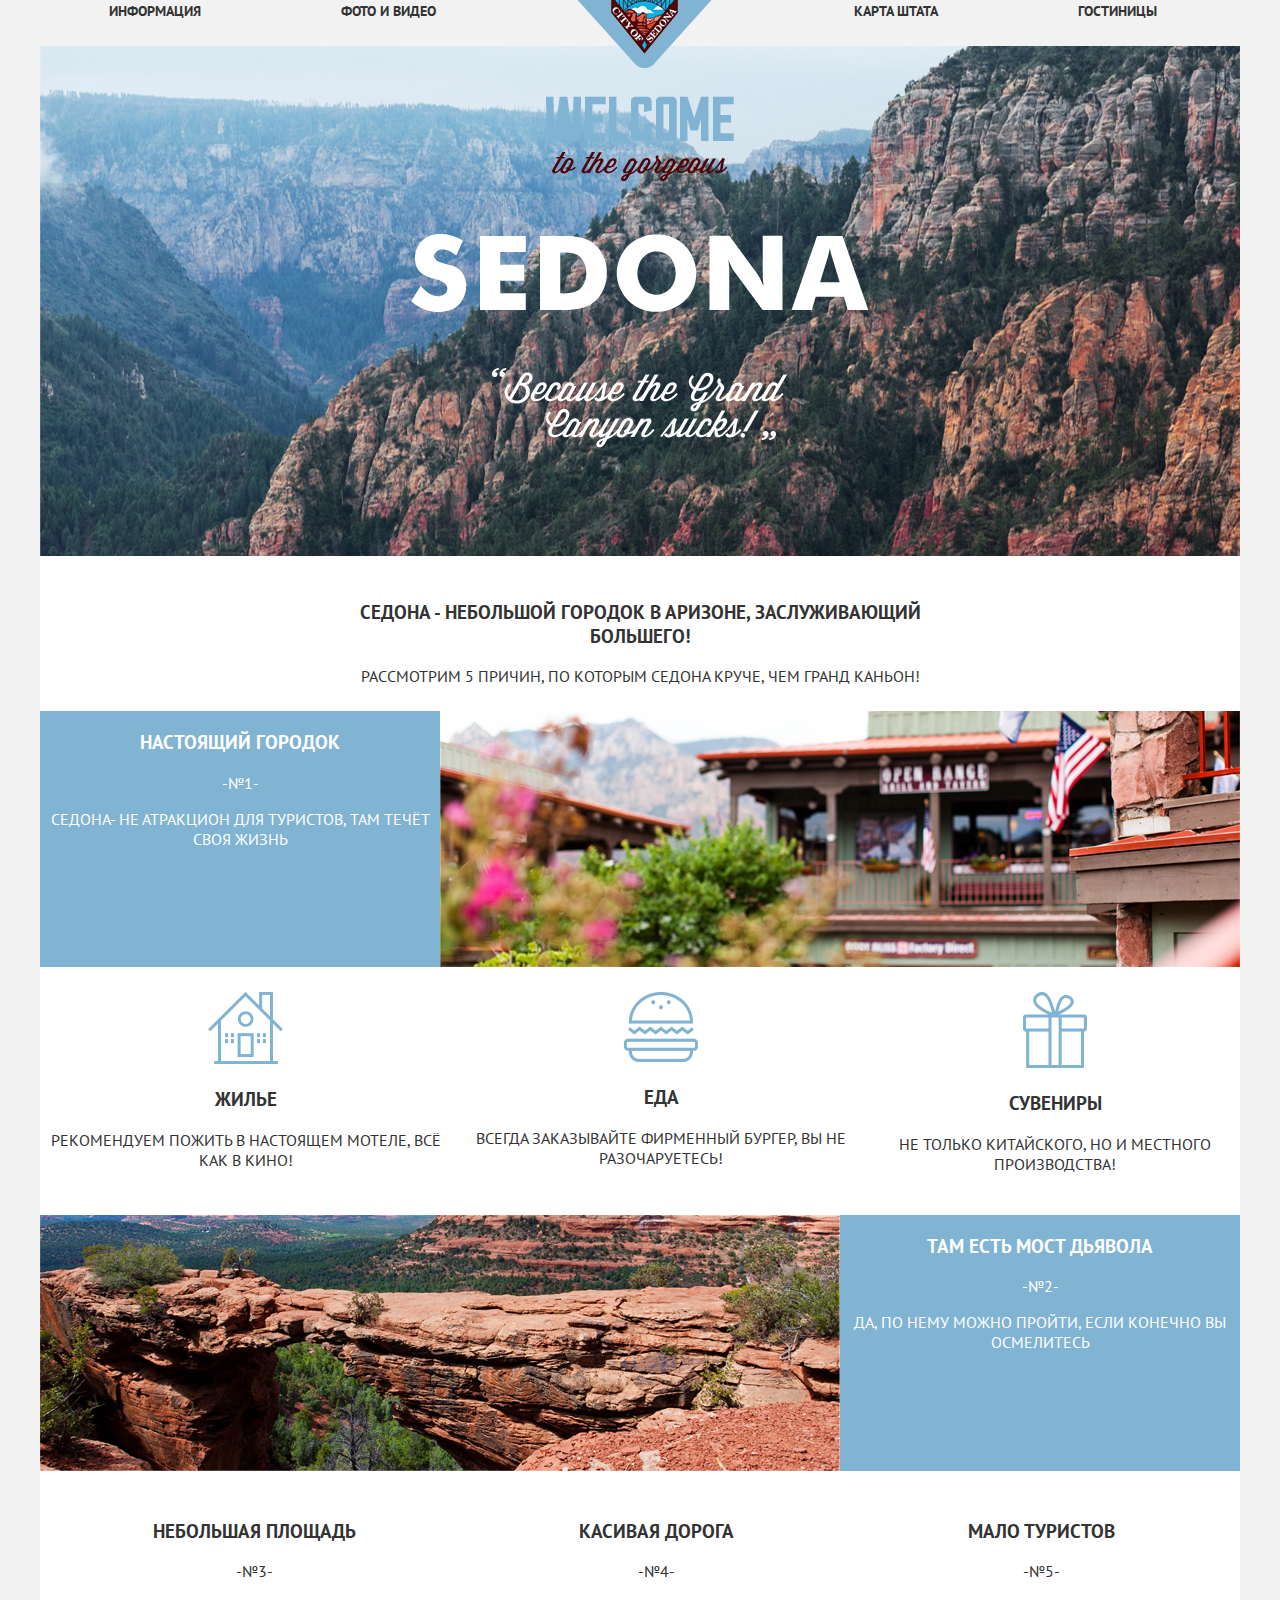
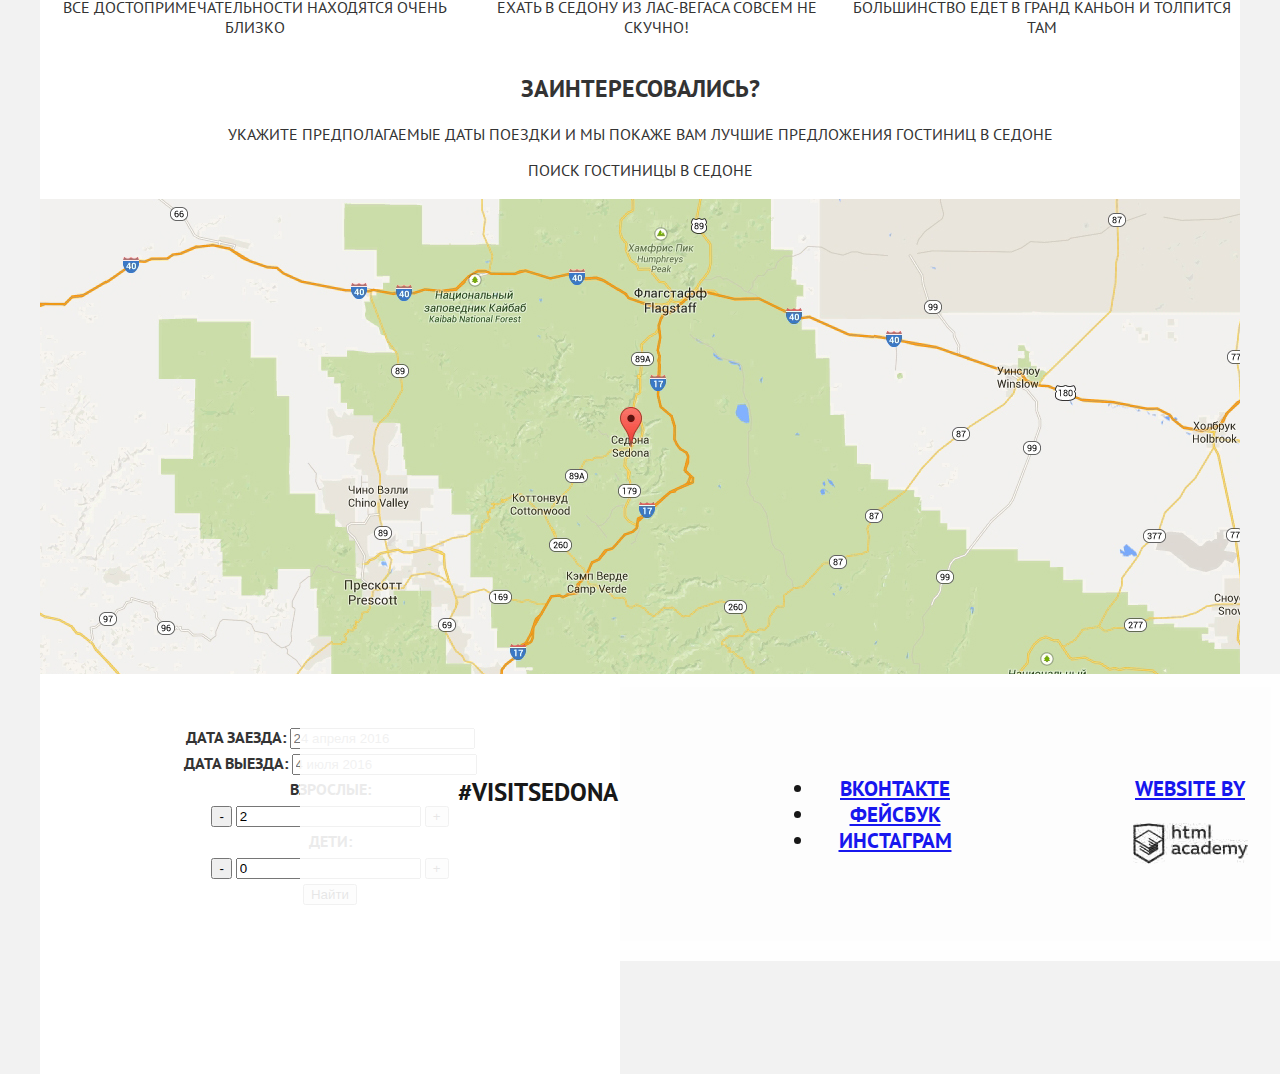
==== index.html @ 5e3bae75 "доработка футера" ====
<!DOCTYPE html>
<html lang="ru">
  <head>
    <meta charset="utf-8">
    <title>HTML Academy: Седона</title>
     <link href="https://fonts.googleapis.com/css?family=PT+Sans" rel="stylesheet">
     <link rel="stylesheet" href="css/style.css">
  </head>
  <body>
    <header class="header">
         <nav class="navigation">
            <ul class="navigation-menu">
               <li class="punct"><a class="punct-menu" href="info">информация</a></li>
               <li class="punct"><a class="punct-menu" href="foto">фото и видео</a></li>
               <li class="punct"><a class="punct-menu" href="..." ><img src="img/Layer%2060.png" width="..." height="..." alt="Логотип Седоны"> </a></li>
               <li class="punct"><a class="punct-menu" href="state map">карта штата</a></li>
               <li class="punct"><a class="punct-menu" href="hotels">гостиницы</a></li>
            </ul>
        </nav>
    </header>
   <main class="conteiner">
       <section class="baner">
          <img class="welcome" src="img/Welcome.png" alt="welcome sedona">
       </section>
       <section class="review">
          <div class="corps">
               <h3>Седона - небольшой городок в Аризоне, заслуживающий большего!</h3>
               <p class="text">Рассмотрим 5 причин, по которым Седона круче, чем гранд каньон!</p>
          </div>
       </section>
       <section class="advantages">
           <div class="wrap">
               <h3>Настоящий городок</h3>
               <p class="number">-№1-</p>
               <p class="text">Седона- не атракцион для туристов, там течёт своя жизнь</p>
           </div>
           <div class="wrap-img">
            <img src="img/Layer%2010.jpg" alt="настоящий городок">
          </div>
       </section>
       <section class="advantages">
           <div class="wrap1">
              <img src="img/icon-1.png" alt="домик">
               <h3>жилье</h3>
                <p class="text">Рекомендуем пожить в настоящем мотеле, всё как в кино!</p>
           </div>
           <div class="wrap1">
              <img src="img/icon-3.png" alt="бутерброд">
               <h3>еда</h3>
                <p class="text">всегда заказывайте фирменный бургер, вы не разочаруетесь!</p>
           </div>
           <div class="wrap1">
              <img src="img/icon-2.png" alt="подарок">
               <h3>сувениры</h3>
                <p class="text">не только китайского, но и местного производства!</p>
           </div>
       </section>
       <section class="advantages">
          <div class="wrap-img">
            <img src="img/Layer%205.jpg" alt="мост дьявола">
          </div>
          <div class="wrap">
               <h3>там есть мост дьявола</h3>
               <p class="number">-№2-</p>
                <p class="text">да, по нему можно пройти, если конечно вы осмелитесь</p>
           </div>
       </section>
        <section class="advantages">
            <div class="wrap2">
               <h3>небольшая площадь</h3>
               <p class="number">-№3-</p>
                <p class="text">все достопримечательности находятся очень близко</p>
           </div>
           <div class="wrap2">
               <h3>касивая дорога</h3>
               <p class="number">-№4-</p>
                <p class="text">ехать в седону из лас-вегаса совсем не скучно!</p>
           </div>
            <div class="wrap2">
               <h3>мало туристов</h3>
               <p class="number">-№5-</p>
                <p class="text">большинство едет в гранд каньон и толпится там</p>
           </div>
           
       </section>
       <section class="search">
            <div class="search-">
            <h2>заинтересовались?</h2>
             <p class="text">укажите предполагаемые даты поездки и мы покаже вам лучшие предложения гостиниц в седоне</p> 
              </div> 
           <a class="search-botton"> поиск гостиницы в седоне</a>
              <div class="map">
                  <h3 class="visually-hidden">Карта</h3>
                  <div class="map-block"></div>
                  <div class="forma">
               </div>
           </div>
         <form class="search-form" method="post">
        <div class="form-line">
          <label for="day1">Дата заезда:</label>
          <input class="date1" type="text" id="day1" name="in" placeholder="24 апреля 2016" required>
          <div class="icon"></div>
        </div>
        <div class="form-line">
          <label for="day2">Дата выезда:</label>
          <input class="date2" type="text" id="day1" name="out" placeholder="4 июля 2016">
          <div class="icon"></div>
        </div>
        <div class="form-line clearfix">
          <div class="age">
            <label for="adult">Взрослые:</label>
            <div class="unit-container">
              <button class="minus" type="button">
               -
              </button>
              <input class="unit field" type="text" name="adults" id="adult" value="2" required>
              <button class="plus" type="button">
                +
              </button>
            </div>
          </div>
           <div class="age">
            <label for="children">Дети:</label>
            <div class="unit-container clearfix">
              <button class="minus" type="button">
                -
              </button>
              <input class="unit field" type="text" name="child" id="children" value="0">
              <button class="plus" type="button">
                +
              </button>
            </div>
          </div>
        </div>
        <button class="find-btn" type="button"><span>Найти</span>
        </button>
      </form>  
       </section>
 </main>
  <footer class="main-footer2">
       <div class="visit">
           <h3>#VISITSEDONA</h3>
       </div>
      <div class="social-network">
            <ul>
              <li><a class="social-button" href="...">Вконтакте</a></li>
              <li><a class="social-button" href="...">Фейсбук</a></li>
              <li><a class="social-button" href="...">Инстаграм</a></li>
            </ul>
        </div>
        <div class="WEBSITE-by">
            <a class="button" href="https://htmlacademy.ru">
            <p class="text">WEBSITE by</p>
            <img src="img/logo_name.jpg" alt="logo">
            </a>
        </div>
   </footer>
  </body>
</html>
---- css/style.css ----
html, body{   
    margin: 0;
    padding: 0;
    text-align: center;
    font-family: "PT Sans", "Arial", sans-serif;
    font-size: 16px;
    color: #333;
    text-transform: uppercase;
    background: rgb(242, 242, 242);
    box-shadow: 
}

.conteiner{
    width: 1200px;
    margin: 0 auto;
    background-color: #f2f2f2f2;
    background-color: #fff;
}


/*главная страница*/

.punct-menu {
    display: block;
    margin: 70px;
    text-decoration: none;
    color: #333;
    margin-top: 10px;
}

.punct-menu: hover{
    color: #a8c9df;
}

.punct-menu: focus{
    color: #cecece;
}

.punct-menu: active{
    color: #f1f1f1;
}

.navigation-menu {
    font-weight: bold;
    font-size: 14px;
    line-height: 26px;
    color: #333;
    list-style: none;
    display: inline-flex;
    padding 60px;
    margin: -100px;
    position: 50%;
    margin-left: -155px;
}


.welcome{
    display: block;
    padding: 50px;
    position: 100%;
    margin: auto;
}

.baner {
    background-image: url("../img/background%20photo.jpg");
    background-repeat: no-repeat;
    background-position: center center;
    width: 100%;
    background-size: cover;
    height: 510px;
}

.review{
    display: inline-block;
    width: 610px;
    height: 50px;
    position: 50%;
    margin: 25px;
} 

.corps{
    background-color: #fff;
    background-size: cover;
    width: 100%;
    height: 220px;
}

.advantages {
    display:inline-flex;
    justify-content: space-between;
    position: 100%;
    margin-top: 25px;
}


.wrap{
    position:33%;
    background-color: #81b3d2;
    width: 400px;
    color: #fff;
    height: 256px;
    margin: 0 auto;
}

.wrap-img{
    position: 67%;
    padding: 0px;
    height: 255px;
}

.wrap1{
    position: 33%;
}

.wrap2{
    position: 33%;
}


.visually-hidden{
    visibility: hidden;
}

label {
    cursor: default;
}

.search-form-visible {
    display: block;
}

div {
    display: block;
}


.adults{
margin-right: 3px;
}

.search-form{
    display: block;
    background-color: #fff;
    width: 580px;
    height: 400px;
    margin: 0 auto;
    box-shadow: 0 30px 50px rgba();
    color: #333;
    position: absolute;
    box-sizing: border-box;
    line-height: 26px;
    text-align: center;
    font-weight: bold;
    padding: 50px 50px;
}

.age{
    display: inline;
}

.map{
    background-image: url(../img/map.jpg);
    height: 475px;
}
.map-block{
    height: 100%;
    width: 100%;
}

/*страница отеля*/

.choice {
    margin-top: 0px;
    display:flex;
    width: 100%;
    color: #fff;
    background: #4b769e url("/img/IMG_9190%20copy.jpg") no-repeat 50% 20%;
}

.infrastructure{
    display: block;
    width: 15%;
    text-align: left;
    text-decoration: none;
    padding-left: 50px;
    padding-right: 10px;
    padding-top: 27px;
    padding-bottom: 30px;
}

.accommodation{
    display: block;
    width: 25%;
    text-align: left;
    text-decoration: none;
    padding-left: 25px;
    padding-right: 10px;
    padding-top: 27px;
    padding-bottom: 30px;
    
}

div{
    display: block;
}


.range {
    display: inline-block;
    width: 45%;
    padding-top: 26px;
    vertical-align: top;
    box-sizing: border-box;
}


.range-title {
  margin-bottom: 9px;
  font-weight: 600;
  font-size: 16px;
  line-height: 21px;
}


.price {
  position: relative;
  height: 36px;
  margin-bottom: 20px;
  font-size: 0;
  border: 2px solid #ffffff;
  border-radius: 2px;
}

.price::after {
  content: "";
  position: absolute;
  top: 50%;
  left: 50%;
  width: 2px;
  height: 22px;
  background: #ffffff;
  transform: translate(-50%, -50%);
}

.price label {
  display: inline-block;
  font-size: 14px;
  line-height: 38px;
  vertical-align: top;
  cursor: pointer;
}

.price .min-price,
.price .max-price {
  width: 90px;
  padding-left: 65px;
}

.price input {
  width: 50px;
  margin: 0;
  color: inherit;
  font: inherit;
  background: none;
  border: none;
}

.range-controls {
  position: relative;
  margin-bottom: 32px;
}

.range-controls .controls {
  height: 2px;
  background: rgba(255, 255, 255, 0.3);
}

.range-controls .circle {
  width: 80%;
  height: 2px;
  background: #ffffff;
}

.circle-min,
.circle-max {
  position: absolute;
  top: -9px;
  width: 4px;
  height: 4px;
  background: #ababab;
  border: 8px solid #ffffff;
  border-radius: 50%;
  box-shadow: 0 2px 1px 0 rgba(0, 1, 1, 0.2);
  cursor: pointer;
}

.circle-min,
.circle-max:hover {
  background: #1c4f80;
}

.circle-min {
  left: 0;
}

.circle-max {
  left: 80%;
}

.show {
  display: block;
  margin: 0 auto;
  padding: 6px 35px;
  font-size: 14px;
  line-height: 20px;
  color: #ffffff;
  text-transform: uppercase;
  background: transparent;
  border: 2px solid #ffffff;
  border-radius: 2px;
  cursor: pointer;
}

.filter{
  margin-top: 0px;
  display: flex;
  justify-content: space-between;
  height: 100%;
  padding: 20px 70px;
  border: 1px #e5e5e5 solid;    
}

.filter-found{
    display: flex;
    justify-content: space-between;
    width: 50%;
    text-align: left;
    text-decoration: none; 
}

.sorting{
    display: block;
    width: 33%
}


.result1{
  margin-top: 0px;
  display: flex;
  justify-content: space-between;
  height: 100%;
  padding: 10px 70px;
  border-bottom: 1px #e5e5e5 solid; 
}

.amara{
    display: flex;
    justify-content: space-between;
    width: 50%;
    text-align: left;
    text-decoration: none; 
    padding: -10px;
    
}

.amara-img{
    margin: 30px;
}

.star{
    background-image: url(../img/star.png) repeat-x;
}

.rating{
    display: flex;
    padding: 5px;
    background-color: #f2f2f2;
    align-items: flex-end;
}

.desert{
    display: flex;
    justify-content: space-between;
    width: 50%;
    text-align: left;
    text-decoration: none; 
}

.desert-img{
    margin: 35px;
}

.Villas{
    display: flex;
    justify-content: space-between;
    width: 50%;
    text-align: left;
    text-decoration: none;
}

.Villas-img{
    margin: 35px;
}

.main-footer2{
    display: flex;
    background: #fff;
    text-align: center;
    opacity: 0.9;
    text-decoration: none;
    width: 1200px;
    padding: 36px 0 36px;
    line-height: 0;
    margin-left: 300px;
    opacity: 0.9;
}

.info-hotels{
    color: #fff;
    background-color: #81b3d2;
    width: 111px;
    height: 25px;
    display: inline-block;
    padding: 3px 16px;
    margin-right: 6px;
    vertical-align: top;
    font-weight: 500;
    text-decoration: none;
}   

.book-it{
    color: #fff;
    background-color: #766357;
    width: 142px;
    height: 25px;
}

.visit{
    display: block;
    padding: 45px 0 50px;
    font-size: 21px;
    margin: 0 auto;
    line-height: 26px;
    font-weight: bold;
    text-decoration: none;
    color: #000000;
}

.social-network{
    display: block;
    margin: 0px;
    padding: 45px 0 50px;
    font-size: 21px;
    line-height: 26px;
    font-weight: bold;
    text-decoration: none;
    color: #000000;
    width: 200px;
}

.WEBSITE-by{
    display: flex;
    margin: 0 auto;
    padding: 45px 0 50px;
    font-size: 21px;
    line-height: 26px;
    font-weight: bold;
    text-decoration: none;
    color: #000000;
    width: 210px;
}
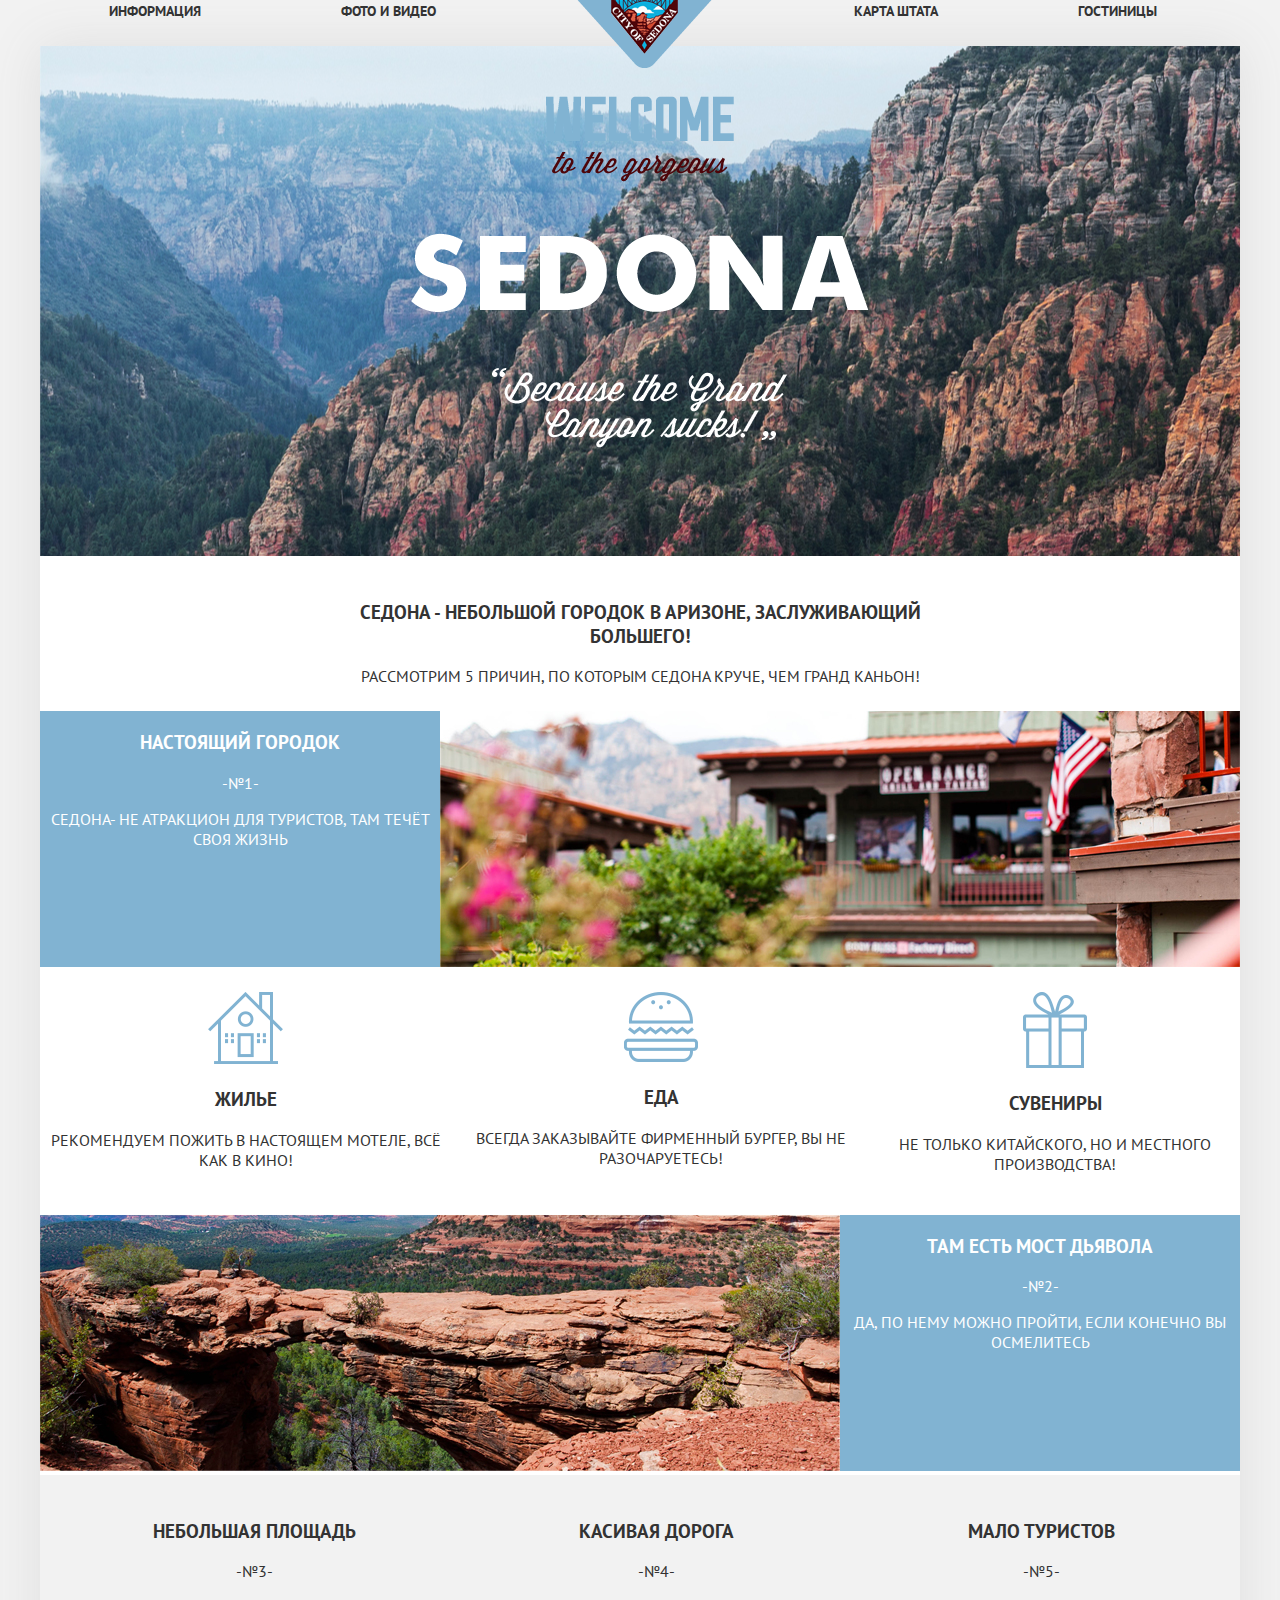
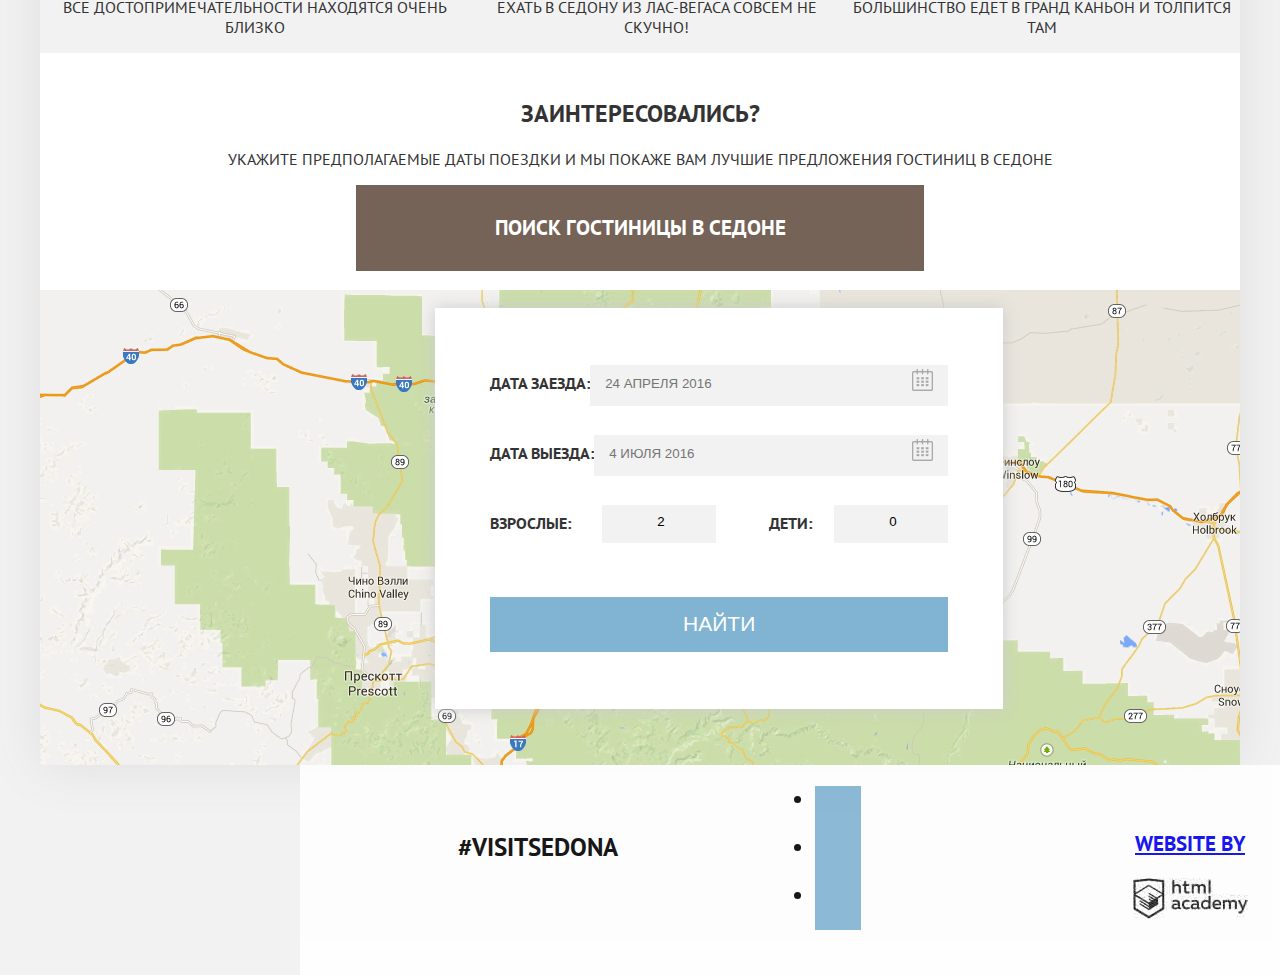
==== commit ce9db6da: "работа с формой" ====
--- a/index.html
+++ b/index.html
@@ -96,38 +96,42 @@
                </div>
            </div>
          <form class="search-form" method="post">
-        <div class="form-line">
-          <label for="day1">Дата заезда:</label>
-          <input class="date1" type="text" id="day1" name="in" placeholder="24 апреля 2016" required>
-          <div class="icon"></div>
+              <div class="form-line clearfix">
+                  <label for="day">Дата заезда:</label>
+                  <div class="day">
+                  <input class="date field" type="text" id="day1" name="in" placeholder="24 апреля 2016" required>
+              <div class="icon field"><img src="img/calendar.png" alt="календарь"> </div>
+             </div>
+             </div>
+            <div class="form-line clearfix">
+          <label for="day">Дата выезда:</label>
+          <div class="day">
+          <input class="date field" type="text" id="day1" name="out" placeholder="4 июля 2016">
+          <div class="icon field">
+          <img src="img/calendar.png" alt="календарь"> </div>
         </div>
-        <div class="form-line">
-          <label for="day2">Дата выезда:</label>
-          <input class="date2" type="text" id="day1" name="out" placeholder="4 июля 2016">
-          <div class="icon"></div>
-        </div>
+             </div>
         <div class="form-line clearfix">
-          <div class="age">
+          <div class="half-width">
             <label for="adult">Взрослые:</label>
             <div class="unit-container">
-              <button class="minus" type="button">
-               -
+              <button class="btn minus-btn" type="button">
+                <i class="icon-minus"></i>
               </button>
               <input class="unit field" type="text" name="adults" id="adult" value="2" required>
-              <button class="plus" type="button">
-                +
+              <button class="btn plus-btn" type="button">
+                <i class="icon-plus"></i>
               </button>
             </div>
-          </div>
-           <div class="age">
-            <label for="children">Дети:</label>
+          </div><div class="half-width">
+            <label for="kid">Дети:</label>
             <div class="unit-container clearfix">
-              <button class="minus" type="button">
-                -
+              <button class="btn minus-btn" type="button">
+                <i class="icon-minus"></i>
               </button>
-              <input class="unit field" type="text" name="child" id="children" value="0">
-              <button class="plus" type="button">
-                +
+              <input class="unit field" type="text" name="kids" id="kid" value="0">
+              <button class="btn plus-btn" type="button">
+                <i class="icon-plus"></i>
               </button>
             </div>
           </div>
@@ -141,11 +145,11 @@
        <div class="visit">
            <h3>#VISITSEDONA</h3>
        </div>
-      <div class="social-network">
+    <div class="social-network">
             <ul>
-              <li><a class="social-button" href="...">Вконтакте</a></li>
-              <li><a class="social-button" href="...">Фейсбук</a></li>
-              <li><a class="social-button" href="...">Инстаграм</a></li>
+                <li><a class="social-button" href="..."><span class="twit">Твиттер</span></a></li>
+                <li><a class="social-button" href="..."><span class="face">Фейсбук</span></a></li>
+                <li><a class="social-button" href="..."><span class="insta">Инстаграм</span></a></li>
             </ul>
         </div>
         <div class="WEBSITE-by">
--- a/css/style.css
+++ b/css/style.css
@@ -7,7 +7,7 @@
     color: #333;
     text-transform: uppercase;
     background: rgb(242, 242, 242);
-    box-shadow: 
+    
 }
 
 .conteiner{
@@ -15,6 +15,7 @@
     margin: 0 auto;
     background-color: #f2f2f2f2;
     background-color: #fff;
+    box-shadow: 0 0 50px #dedede;
 }
 
 
@@ -89,7 +90,7 @@
     display:inline-flex;
     justify-content: space-between;
     position: 100%;
-    margin-top: 25px;
+    margin-top: 0 auto;
 }
 
 
@@ -100,20 +101,27 @@
     color: #fff;
     height: 256px;
     margin: 0 auto;
+    margin-top: 25px;
 }
 
 .wrap-img{
     position: 67%;
     padding: 0px;
     height: 255px;
+    margin-top: 25px;
 }
 
 .wrap1{
     position: 33%;
+    margin-top: 25px;
 }
 
 .wrap2{
     position: 33%;
+    background: rgb(242, 242, 242);
+    margin: 0;
+    margin-bottom: 25px;
+    padding-top: 25px;
 }
 
 
@@ -133,6 +141,18 @@
     display: block;
 }
 
+.search-botton{
+display: block;
+    width: 568px;
+    margin: 0 auto;
+    color: #ffffff;
+    padding: 30px 0 30px;
+    font-size: 21px;
+    line-height: 26px;
+    font-weight: bold;
+    text-decoration: none;
+    background: #766357;
+}
 
 .adults{
 margin-right: 3px;
@@ -140,22 +160,146 @@
 
 .search-form{
     display: block;
-    background-color: #fff;
-    width: 580px;
-    height: 400px;
+    position: absolute;
+    top: 212%;
+    left: 34%;
+    width: 568px;
+    padding: 57px 55px;
+    box-sizing: border-box;
+    line-height: 26px;
+    text-align: left;
+    font-weight: bold;
+    background: #ffffff;
+    z-index: 1;
+    box-shadow: 0 0 15px #cccccc;
+}
+
+
+.search-form .form-line {
+    position: relative;
+    width: 458px;
+    margin-bottom: 29px;
+}
+
+.clearfix:after {
+    content: '';
+    display: table;
+    clear: both;
+}
+
+.search-form .field {
+    float: right;
+    line-height: 26px;
+    padding: 4px 15px 8px;
+    border: none;
+    outline: none;
+    box-sizing: border-box;
+    text-transform: uppercase;
+    background: #f2f2f2;
+}
+
+.search-form label {
+    float: left;
+    padding: 5px 0 0px;
+}
+
+.search-form .field:hover {
+    background: #ebebeb;
+}
+
+.search-form .field:focus {
+    background: #ffffff;
+    outline: 2px solid #e5e5e5;
+}
+
+
+.search-form .date {
+    width: 346px;
+    padding-right: 37px;
+}
+
+.search-form .half-width {
+    display: inline-block;
+    width: 50%;
+    vertical-align: top;
+    box-sizing: border-box;
+}
+
+.half-width .unit {
+    width: 114px;
+    padding-left: 55px;
+    padding-right: 50px;
+}
+
+.half-width:first-child .unit {
+    margin-right: 3px;
+}
+
+
+.half-width:last-child label {
+    margin-left: 50px;
+}
+
+.unit-container .btn {
+    position: absolute;
+    top: 0;
+    padding: 6px 9px;
+    line-height: 26px;
+    color: #a9a9a9;
+    background: #f2f2f2;
+    border: none;
+    outline: none;
+}
+
+.unit-container .minus-btn {
+    left: 112px;
+}
+
+.unit-container .plus-btn {
+    right: 0;
+}
+
+.unit-container .btn:hover {
+    color: #000000;
+}
+
+.unit-container .btn:active {
+    color: #81b3d2;
+}
+
+
+.day{
+    display: flex;
+    justify-content: space-between;
+    background-color: #f2f2f2; 
+}
+
+.search-form .find-btn {
+    display: block;
+    width: 458px;
     margin: 0 auto;
-    box-shadow: 0 30px 50px rgba();
-    color: #333;
-    position: absolute;
+    margin-top: 54px;
+    padding: 14px 10px 15px;
     box-sizing: border-box;
-    line-height: 26px;
-    text-align: center;
-    font-weight: bold;
-    padding: 50px 50px;
-}
-
-.age{
-    display: inline;
+    font-size: 21px;
+    line-height: 26px;
+    text-transform: uppercase;
+    color: #ffffff;
+    background: #81b3d2;
+    border: none;
+    outline: none;
+}
+
+.search-form .find-btn:hover {
+    background: #669ec0;
+}
+
+.search-form .find-btn:active {
+    background: #5496bd;
+}
+
+.search-form .find-btn:active span {
+    opacity: 0.3;
 }
 
 .map{
@@ -227,7 +371,7 @@
   height: 36px;
   margin-bottom: 20px;
   font-size: 0;
-  border: 2px solid #ffffff;
+  border: 2px solid #fff;
   border-radius: 2px;
 }
 
@@ -238,7 +382,7 @@
   left: 50%;
   width: 2px;
   height: 22px;
-  background: #ffffff;
+  background: #fff;
   transform: translate(-50%, -50%);
 }
 
@@ -288,7 +432,7 @@
   width: 4px;
   height: 4px;
   background: #ababab;
-  border: 8px solid #ffffff;
+  border: 8px solid #fff;
   border-radius: 50%;
   box-shadow: 0 2px 1px 0 rgba(0, 1, 1, 0.2);
   cursor: pointer;
@@ -313,10 +457,10 @@
   padding: 6px 35px;
   font-size: 14px;
   line-height: 20px;
-  color: #ffffff;
+  color: #fff;
   text-transform: uppercase;
   background: transparent;
-  border: 2px solid #ffffff;
+  border: 2px solid #fff;
   border-radius: 2px;
   cursor: pointer;
 }
@@ -407,10 +551,7 @@
     background: #fff;
     text-align: center;
     opacity: 0.9;
-    text-decoration: none;
     width: 1200px;
-    padding: 36px 0 36px;
-    line-height: 0;
     margin-left: 300px;
     opacity: 0.9;
 }
@@ -447,14 +588,13 @@
 }
 
 .social-network{
-    display: block;
-    margin: 0px;
-    padding: 45px 0 50px;
+    display: flex;
+    justify-content: space-between;
+    width: 200px;
+    padding: 0px;
     font-size: 21px;
-    line-height: 26px;
-    font-weight: bold;
-    text-decoration: none;
-    color: #000000;
+    text-decoration: none;
+    color: #000;
     width: 200px;
 }
 
@@ -468,4 +608,14 @@
     text-decoration: none;
     color: #000000;
     width: 210px;
-}+}
+
+.social-button{
+    display: inline-block;
+    width: 46px;
+    height: 48px;
+    margin-right: 6px;
+    vertical-align: top;
+    font-size: 0;
+    background-color: #81b3d2;
+}
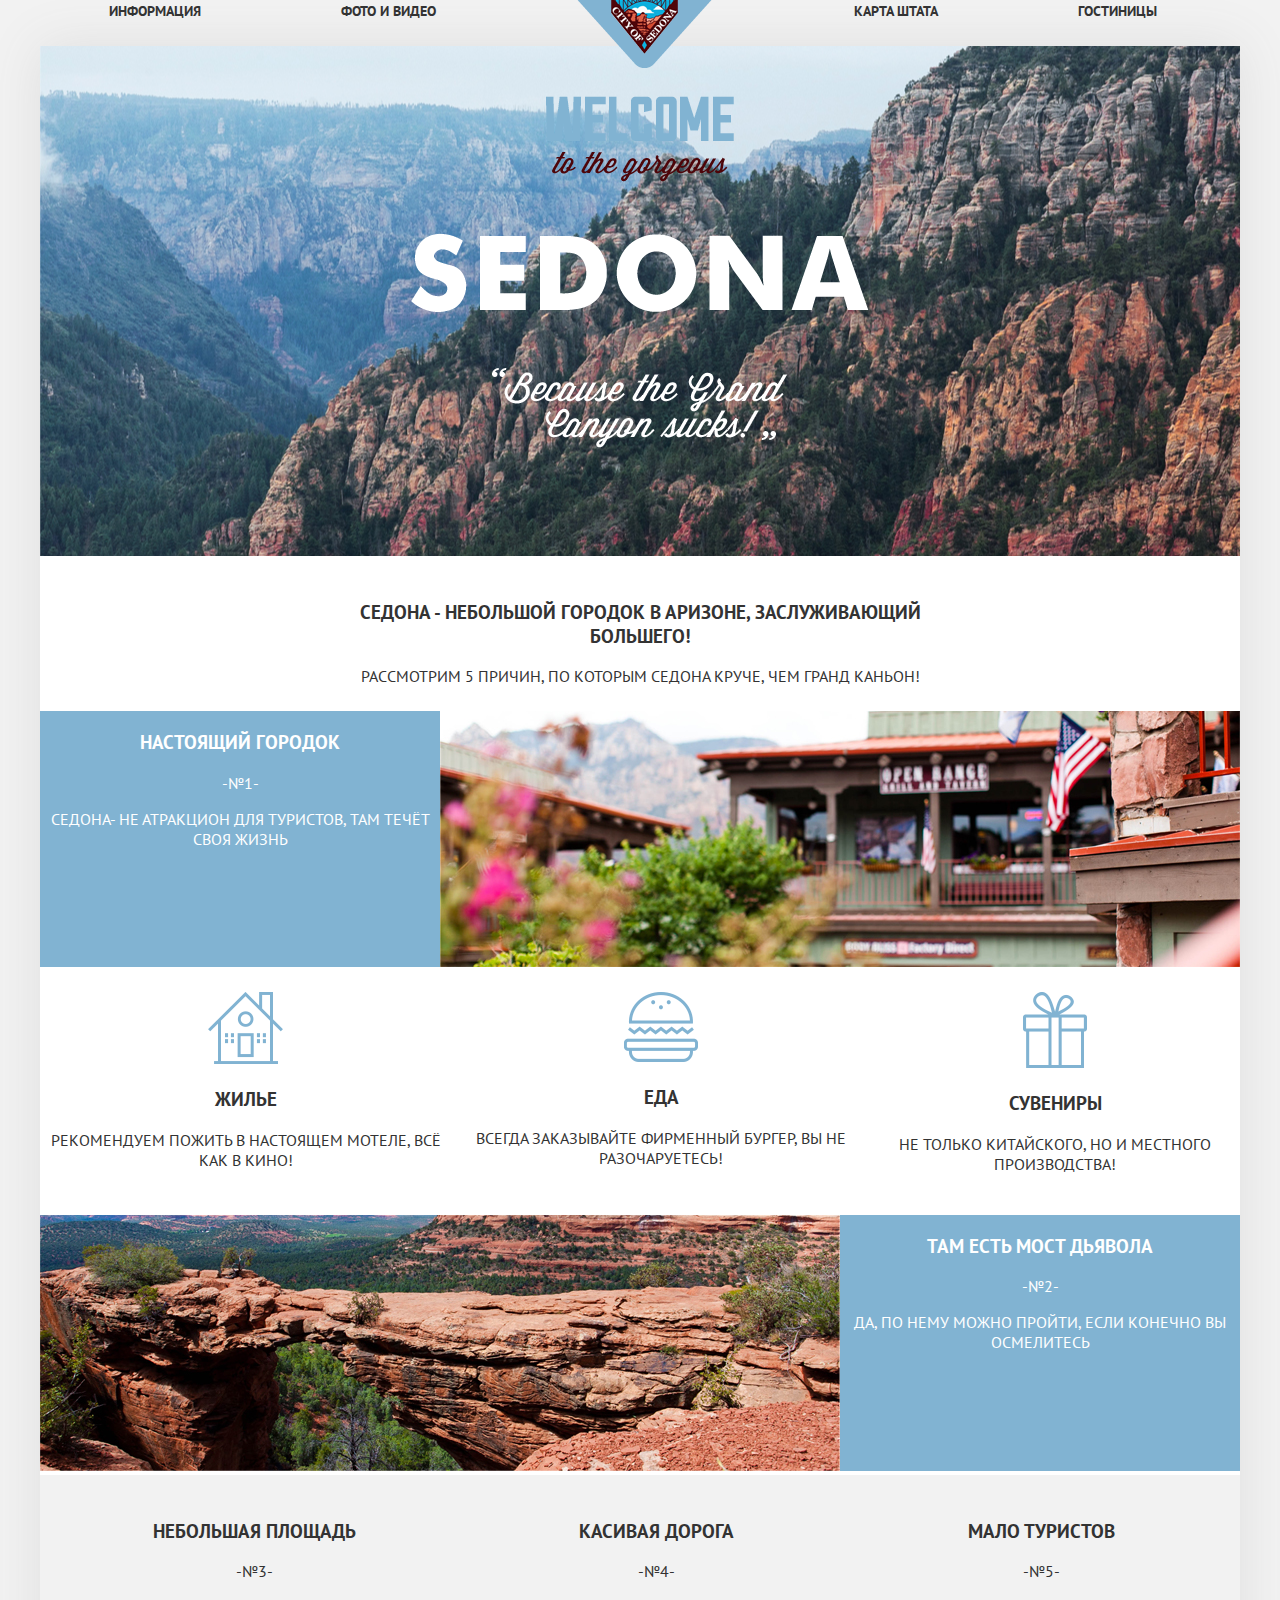
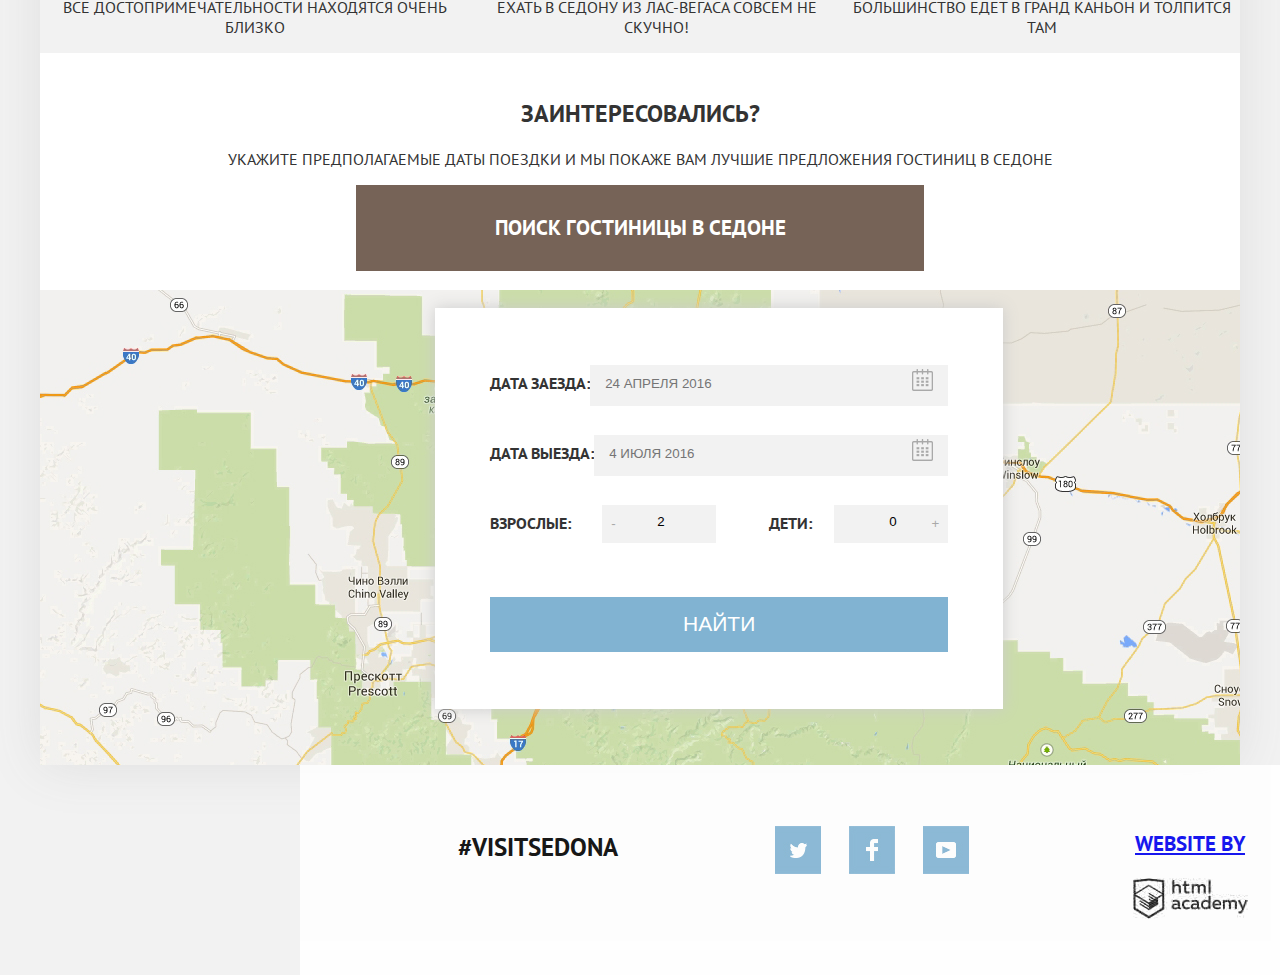
==== commit af059d65: "работа с футером" ====
--- a/index.html
+++ b/index.html
@@ -116,22 +116,22 @@
             <label for="adult">Взрослые:</label>
             <div class="unit-container">
               <button class="btn minus-btn" type="button">
-                <i class="icon-minus"></i>
+                <span class="icon-minus">-</span>
               </button>
               <input class="unit field" type="text" name="adults" id="adult" value="2" required>
               <button class="btn plus-btn" type="button">
-                <i class="icon-plus"></i>
+                <span class="icon-plus">+</span>
               </button>
             </div>
           </div><div class="half-width">
             <label for="kid">Дети:</label>
             <div class="unit-container clearfix">
               <button class="btn minus-btn" type="button">
-                <i class="icon-minus"></i>
+                <span class="icon-minus">-</span>
               </button>
               <input class="unit field" type="text" name="kids" id="kid" value="0">
               <button class="btn plus-btn" type="button">
-                <i class="icon-plus"></i>
+                <span class="icon-plus">+</span>
               </button>
             </div>
           </div>
@@ -145,12 +145,10 @@
        <div class="visit">
            <h3>#VISITSEDONA</h3>
        </div>
-    <div class="social-network">
-            <ul>
-                <li><a class="social-button" href="..."><span class="twit">Твиттер</span></a></li>
-                <li><a class="social-button" href="..."><span class="face">Фейсбук</span></a></li>
-                <li><a class="social-button" href="..."><span class="insta">Инстаграм</span></a></li>
-            </ul>
+    <div class="social-network social-btns">
+           <a class="social" href="..."><span class="twit"><img src="img/t.jpg">Твиттер</span></a>
+                <a class="social" href="..."><span class="face"><img src="img/fb-icon.jpg">Фейсбук</span></a>
+                <a class="social" href="..."><span class="insta"><img src="img/youtube.jpg"> Инстаграм</span></a>
         </div>
         <div class="WEBSITE-by">
             <a class="button" href="https://htmlacademy.ru">
--- a/css/style.css
+++ b/css/style.css
@@ -591,6 +591,7 @@
     display: flex;
     justify-content: space-between;
     width: 200px;
+    margin-top: 25px;
     padding: 0px;
     font-size: 21px;
     text-decoration: none;
@@ -610,7 +611,7 @@
     width: 210px;
 }
 
-.social-button{
+.social-btns .social {
     display: inline-block;
     width: 46px;
     height: 48px;
@@ -619,3 +620,16 @@
     font-size: 0;
     background-color: #81b3d2;
 }
+
+.social-btns .social:hover {
+    background-color: #669ec0;
+}
+
+.social-btns .social:active {
+    background-color: #5496bd;
+}
+
+footer .social-btns {
+    padding: 36px 0 36px;
+    line-height: 0;
+}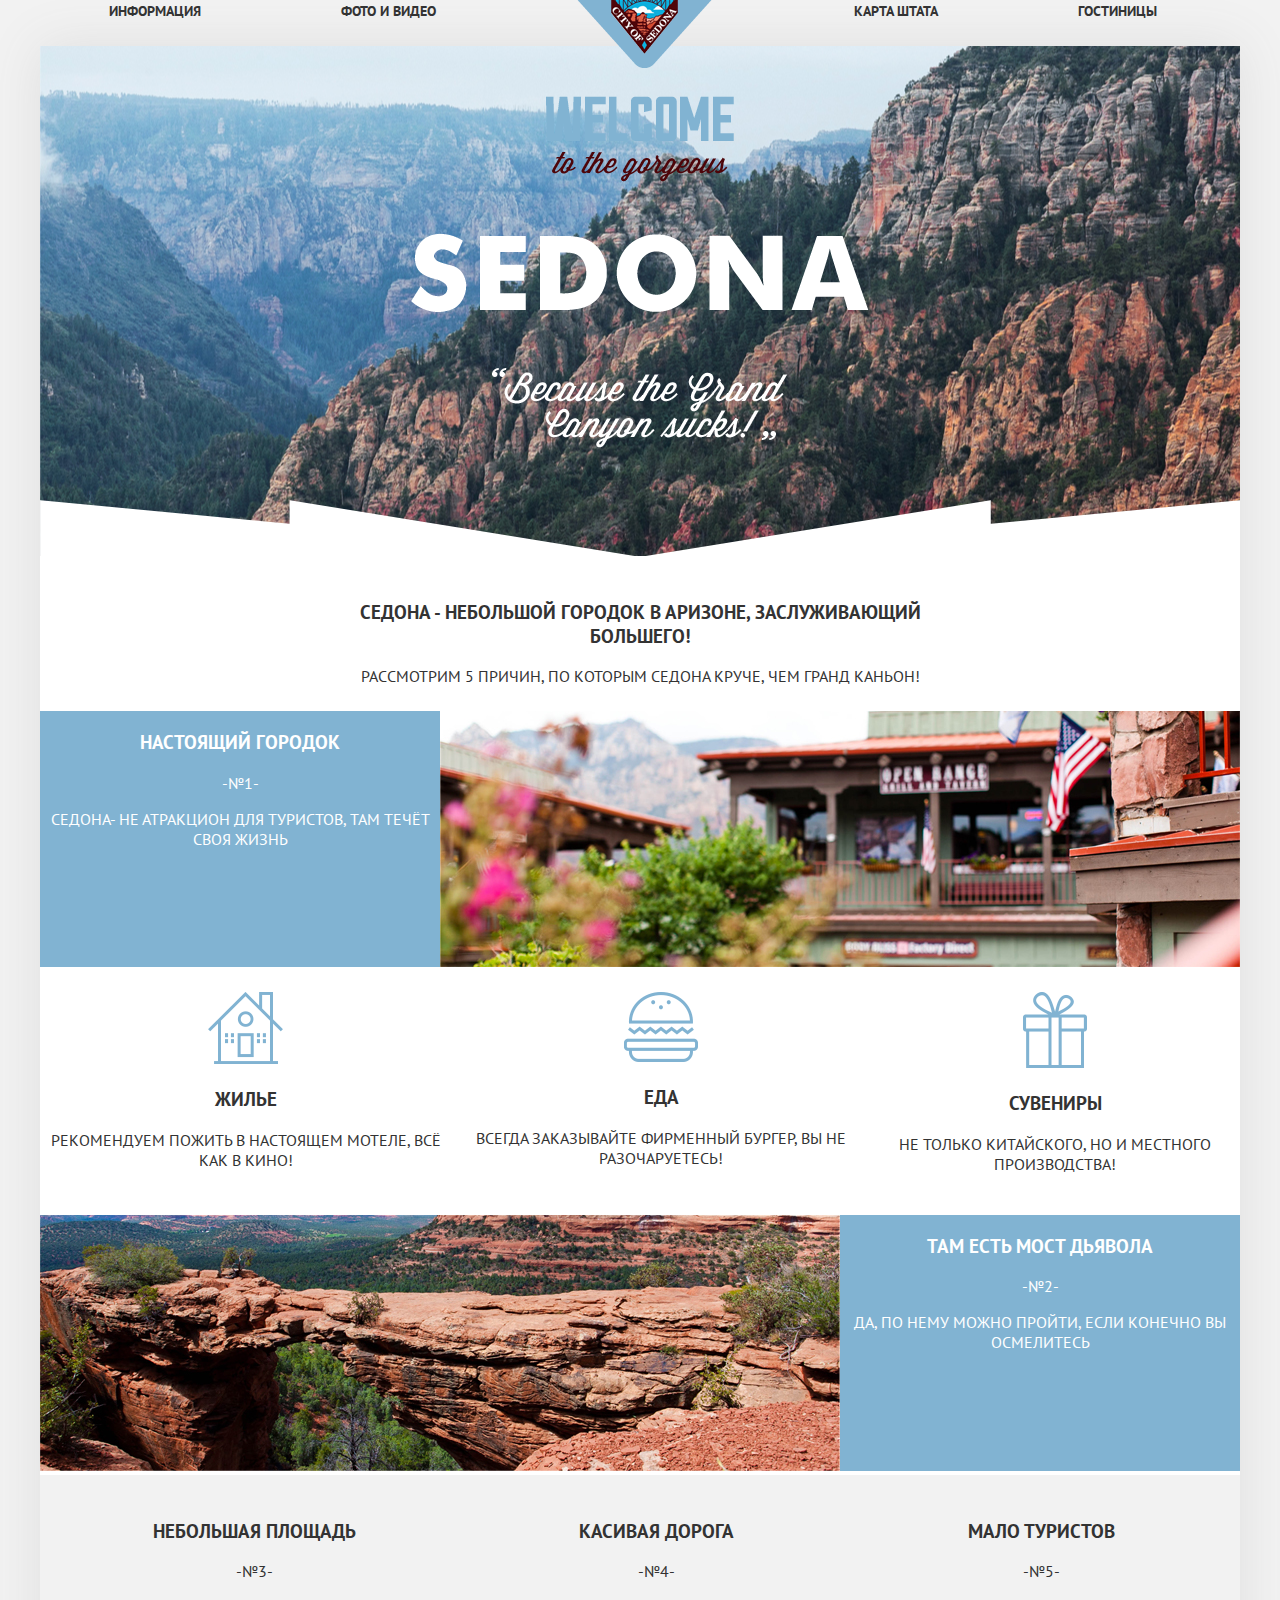
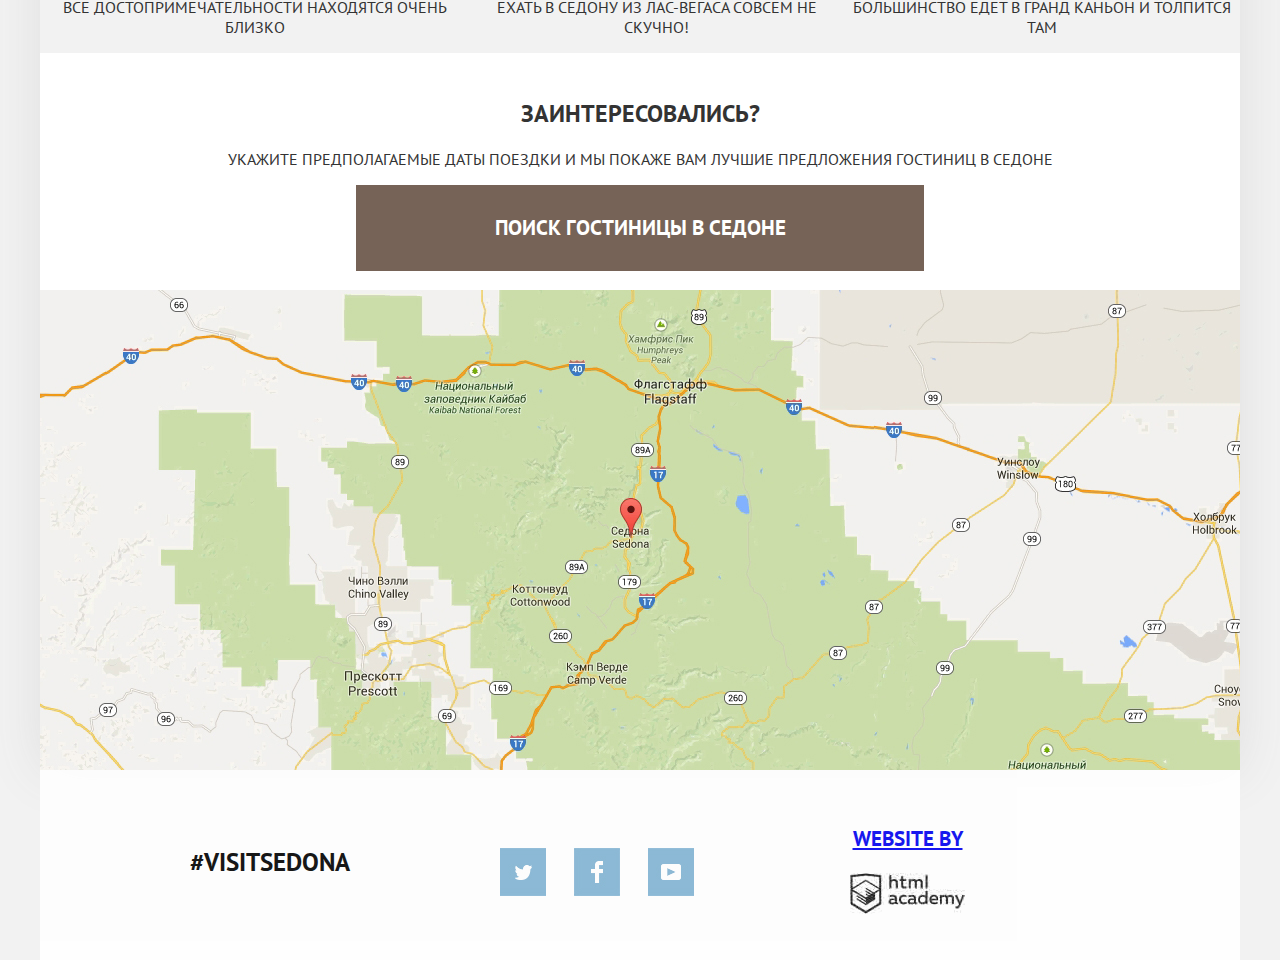
==== commit 15ef7a0c: "доработка главной страницы" ====
--- a/index.html
+++ b/index.html
@@ -19,8 +19,9 @@
         </nav>
     </header>
    <main class="conteiner">
-       <section class="baner">
+       <section class="baner ">
           <img class="welcome" src="img/Welcome.png" alt="welcome sedona">
+          <span class="baner-botton"></span>
        </section>
        <section class="review">
           <div class="corps">
@@ -141,15 +142,15 @@
       </form>  
        </section>
  </main>
-  <footer class="main-footer2">
+  <footer class="main-footer">
        <div class="visit">
            <h3>#VISITSEDONA</h3>
        </div>
-    <div class="social-network social-btns">
-           <a class="social" href="..."><span class="twit"><img src="img/t.jpg">Твиттер</span></a>
+            <div class="social-network social-btns">
+               <a class="social" href="..."><span class="twit"><img src="img/t.jpg">Твиттер</span></a>
                 <a class="social" href="..."><span class="face"><img src="img/fb-icon.jpg">Фейсбук</span></a>
                 <a class="social" href="..."><span class="insta"><img src="img/youtube.jpg"> Инстаграм</span></a>
-        </div>
+            </div>
         <div class="WEBSITE-by">
             <a class="button" href="https://htmlacademy.ru">
             <p class="text">WEBSITE by</p>
--- a/css/style.css
+++ b/css/style.css
@@ -71,6 +71,14 @@
     height: 510px;
 }
 
+.baner-botton{
+    position: absolute;
+    left: 0;
+    width: 100%;
+    height: 60px;
+    background: url(../img/white.png) no-repeat 50% 50%;
+}
+
 .review{
     display: inline-block;
     width: 610px;
@@ -93,7 +101,6 @@
     margin-top: 0 auto;
 }
 
-
 .wrap{
     position:33%;
     background-color: #81b3d2;
@@ -124,7 +131,6 @@
     padding-top: 25px;
 }
 
-
 .visually-hidden{
     visibility: hidden;
 }
@@ -142,7 +148,7 @@
 }
 
 .search-botton{
-display: block;
+    display: block;
     width: 568px;
     margin: 0 auto;
     color: #ffffff;
@@ -158,11 +164,17 @@
 margin-right: 3px;
 }
 
+form{
+    display: block;
+    margin-top: 0;
+    left: 0;
+}
+
 .search-form{
-    display: block;
+    display:none;
+    margin: 0 auto;
     position: absolute;
-    top: 212%;
-    left: 34%;
+    top: 100%;
     width: 568px;
     padding: 57px 55px;
     box-sizing: border-box;
@@ -170,7 +182,6 @@
     text-align: left;
     font-weight: bold;
     background: #ffffff;
-    z-index: 1;
     box-shadow: 0 0 15px #cccccc;
 }
 
@@ -182,7 +193,6 @@
 }
 
 .clearfix:after {
-    content: '';
     display: table;
     clear: both;
 }
@@ -304,7 +314,7 @@
 
 .map{
     background-image: url(../img/map.jpg);
-    height: 475px;
+    height: 480px;
 }
 .map-block{
     height: 100%;
@@ -341,13 +351,21 @@
     padding-right: 10px;
     padding-top: 27px;
     padding-bottom: 30px;
-    
-}
-
-div{
-    display: block;
-}
-
+}
+
+.check-on{
+    margin: auto;
+    background-image: url(../img/checkbox-on.png);
+    background-repeat: no-repeat;
+    text-decoration: none;
+    padding: 20px;
+}
+
+.check-off{
+    background-image: url(../img/checkbox-off.png);
+    background-repeat: no-repeat;
+    padding: 20px;
+}
 
 .range {
     display: inline-block;
@@ -357,14 +375,12 @@
     box-sizing: border-box;
 }
 
-
 .range-title {
   margin-bottom: 9px;
   font-weight: 600;
   font-size: 16px;
   line-height: 21px;
 }
-
 
 .price {
   position: relative;
@@ -373,10 +389,10 @@
   font-size: 0;
   border: 2px solid #fff;
   border-radius: 2px;
+  width: 100%;
 }
 
 .price::after {
-  content: "";
   position: absolute;
   top: 50%;
   left: 50%;
@@ -487,6 +503,10 @@
     width: 33%
 }
 
+.icon{
+    display: flex;
+    align-items: center;
+}
 
 .result1{
   margin-top: 0px;
@@ -512,9 +532,13 @@
 }
 
 .star{
-    background-image: url(../img/star.png) repeat-x;
-}
-
+    padding-top: 20px;
+}
+
+.star-rating{
+    display: flex;
+    padding-top: 55px;
+}
 .rating{
     display: flex;
     padding: 5px;
@@ -546,13 +570,16 @@
     margin: 35px;
 }
 
-.main-footer2{
-    display: flex;
+.main-footer{
+    margin: 0 auto;
+    display: flex;
+    align-items: center;
+    align-self: center;
+    justify-content: center;
     background: #fff;
     text-align: center;
     opacity: 0.9;
     width: 1200px;
-    margin-left: 300px;
     opacity: 0.9;
 }
 
@@ -569,12 +596,25 @@
     text-decoration: none;
 }   
 
+.book{
+    display: inline-block;
+    padding: 3px 10px;
+    margin-right: 6px;
+    vertical-align: top;
+    font-weight: 500;
+    text-align: center;
+    text-decoration: none;
+}
+
 .book-it{
     color: #fff;
     background-color: #766357;
     width: 142px;
     height: 25px;
 }
+.info{
+    text-align: center;
+}
 
 .visit{
     display: block;
@@ -591,7 +631,7 @@
     display: flex;
     justify-content: space-between;
     width: 200px;
-    margin-top: 25px;
+    margin-top: 15px;
     padding: 0px;
     font-size: 21px;
     text-decoration: none;
@@ -602,13 +642,14 @@
 .WEBSITE-by{
     display: flex;
     margin: 0 auto;
-    padding: 45px 0 50px;
+    padding: 35px 0 40px;
     font-size: 21px;
     line-height: 26px;
     font-weight: bold;
     text-decoration: none;
     color: #000000;
-    width: 210px;
+    width: 240px;
+    align-items: center;
 }
 
 .social-btns .social {
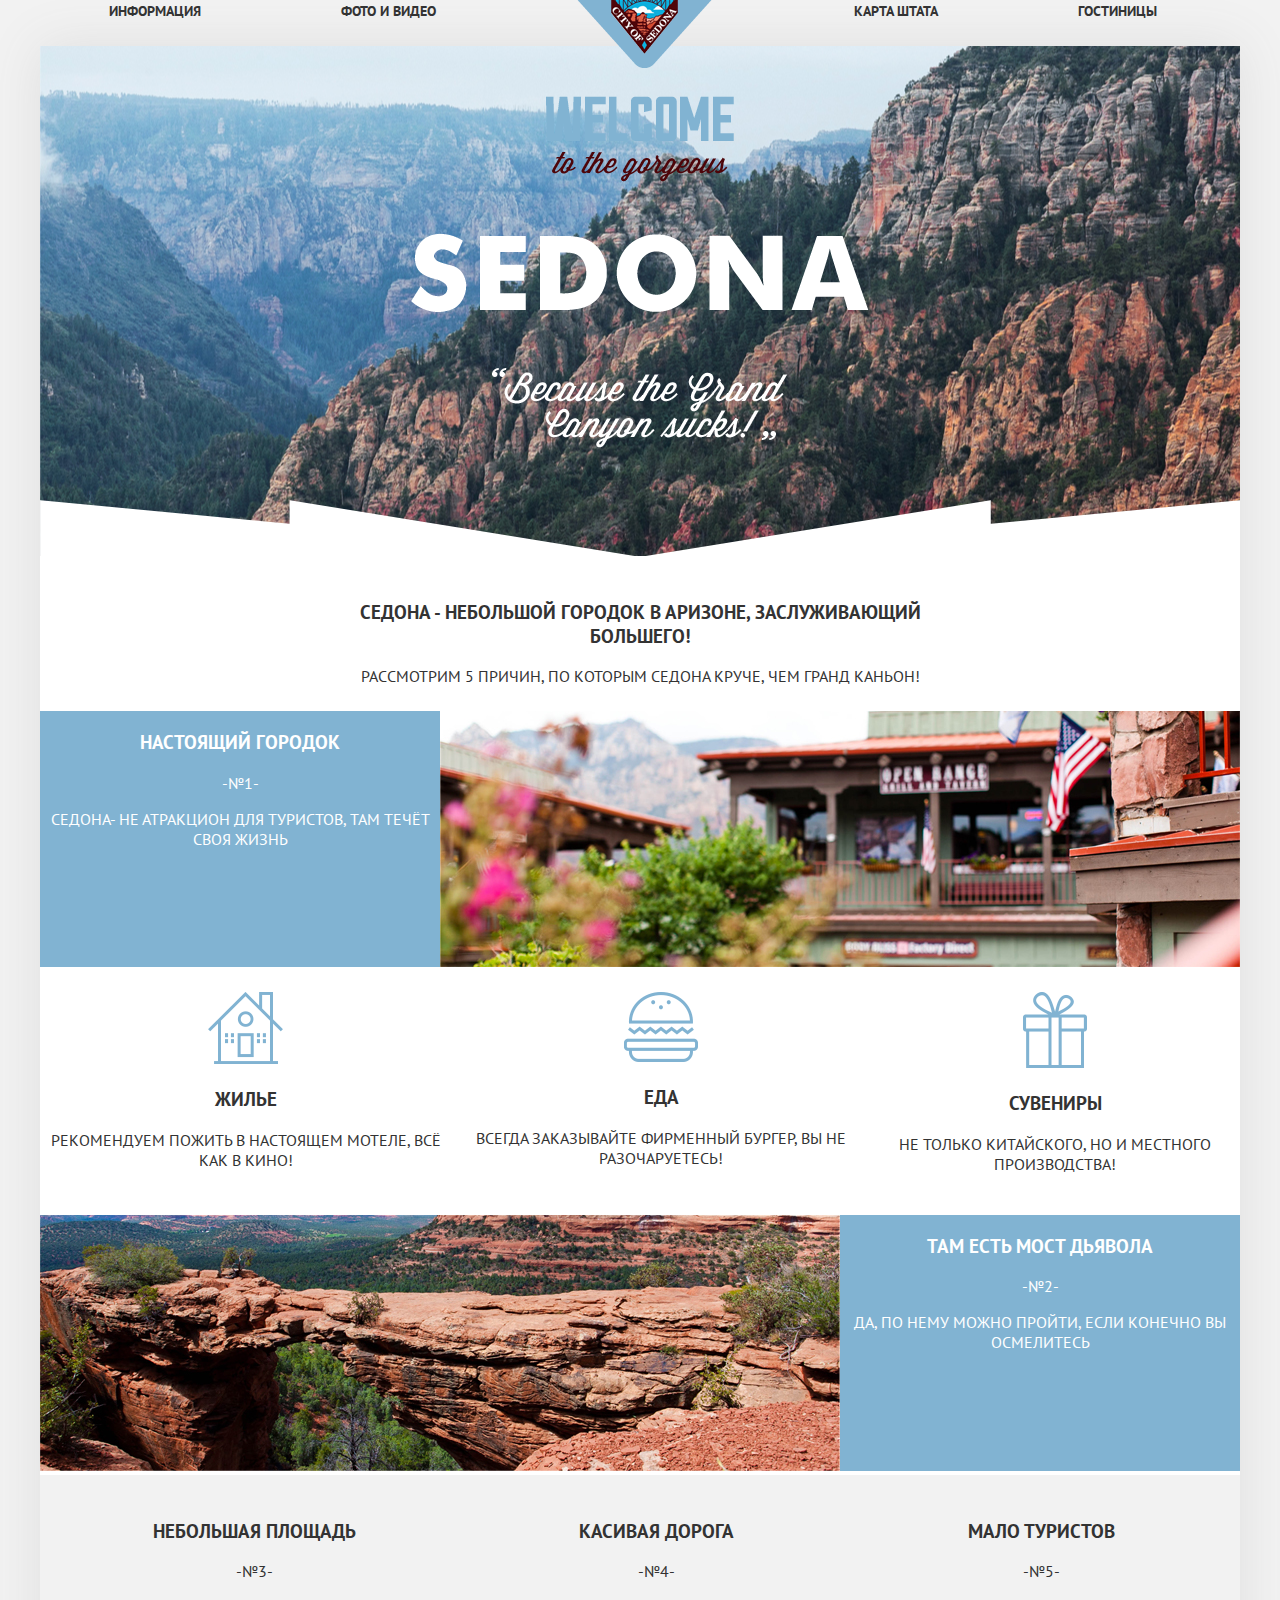
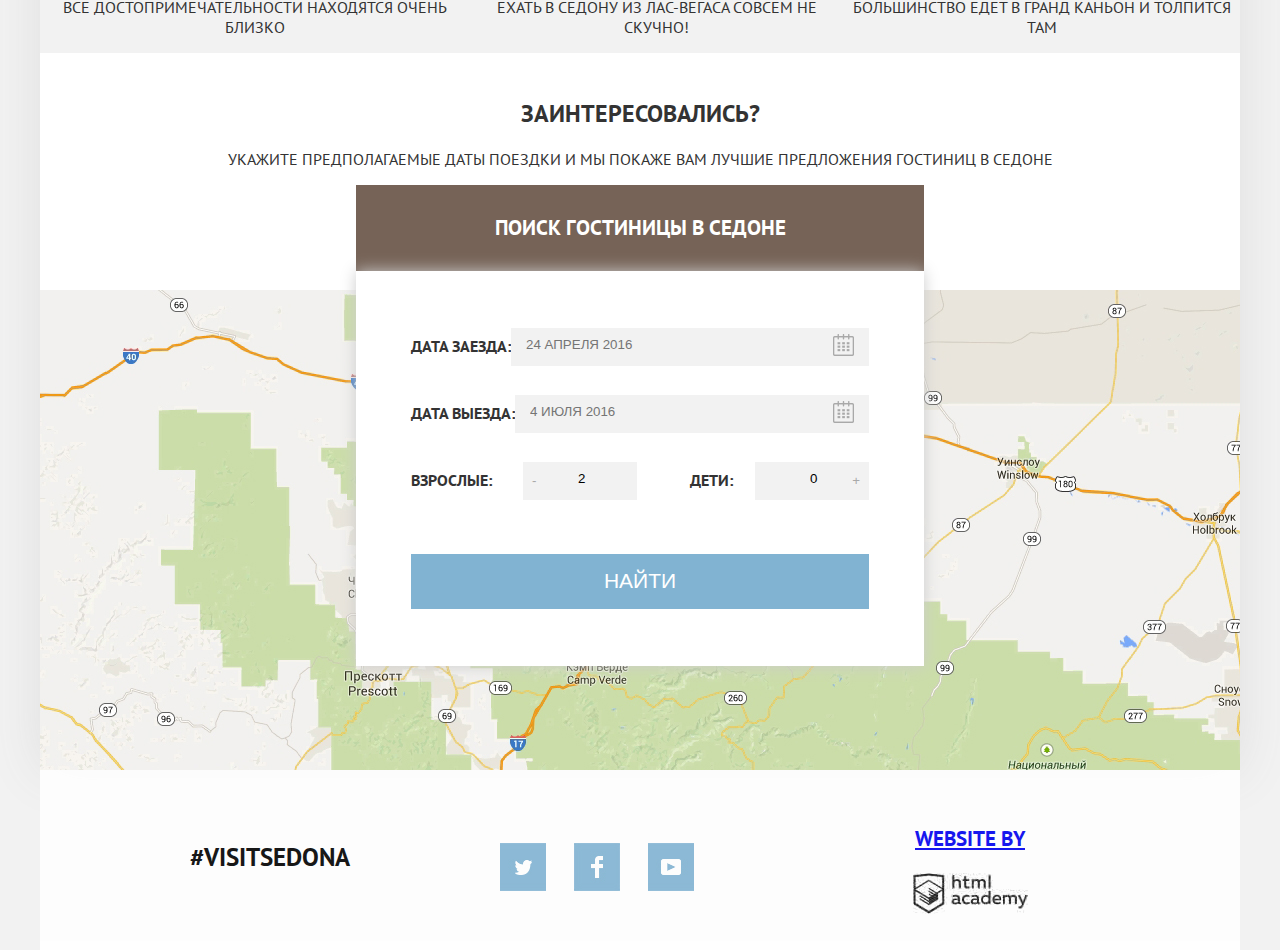
==== commit d95517a4: "работа с формой" ====
--- a/index.html
+++ b/index.html
@@ -90,12 +90,6 @@
              <p class="text">укажите предполагаемые даты поездки и мы покаже вам лучшие предложения гостиниц в седоне</p> 
               </div> 
            <a class="search-botton"> поиск гостиницы в седоне</a>
-              <div class="map">
-                  <h3 class="visually-hidden">Карта</h3>
-                  <div class="map-block"></div>
-                  <div class="forma">
-               </div>
-           </div>
          <form class="search-form" method="post">
               <div class="form-line clearfix">
                   <label for="day">Дата заезда:</label>
@@ -140,6 +134,12 @@
         <button class="find-btn" type="button"><span>Найти</span>
         </button>
       </form>  
+        <div class="map">
+             <h3 class="visually-hidden">Карта</h3>
+              <div class="map-block"></div>
+              <div class="forma">
+         </div>
+           </div>
        </section>
  </main>
   <footer class="main-footer">
--- a/css/style.css
+++ b/css/style.css
@@ -166,15 +166,13 @@
 
 form{
     display: block;
-    margin-top: 0;
-    left: 0;
 }
 
 .search-form{
-    display:none;
-    margin: 0 auto;
+    display: block;
+    left: auto;
+    margin: 0 316px;
     position: absolute;
-    top: 100%;
     width: 568px;
     padding: 57px 55px;
     box-sizing: border-box;
@@ -184,7 +182,6 @@
     background: #ffffff;
     box-shadow: 0 0 15px #cccccc;
 }
-
 
 .search-form .form-line {
     position: relative;
@@ -640,15 +637,17 @@
 }
 
 .WEBSITE-by{
-    display: flex;
+    display: inline-flex;
+    flex-wrap: nowrap;
     margin: 0 auto;
-    padding: 35px 0 40px;
+    padding: 35px 0 30px;
     font-size: 21px;
     line-height: 26px;
     font-weight: bold;
     text-decoration: none;
-    color: #000000;
+    color: #000;
     width: 240px;
+    justify-content: center;
     align-items: center;
 }
 
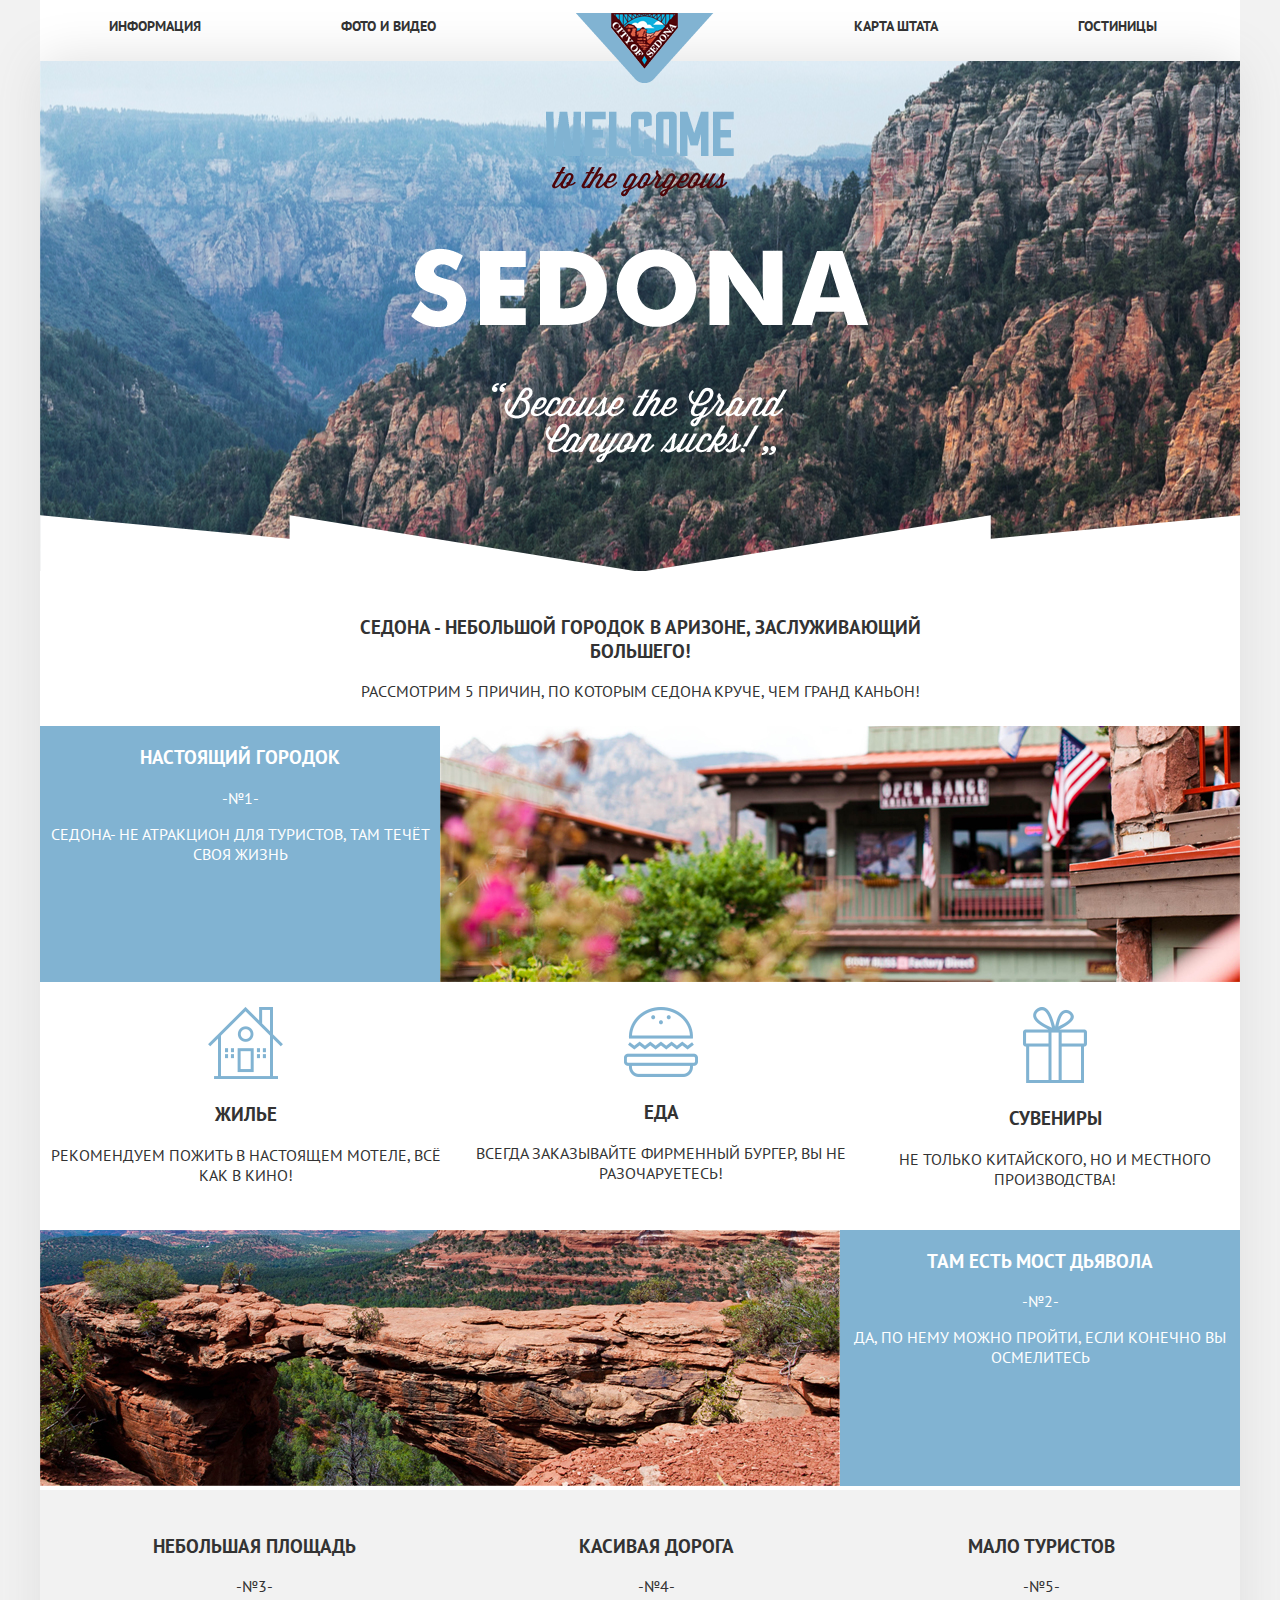
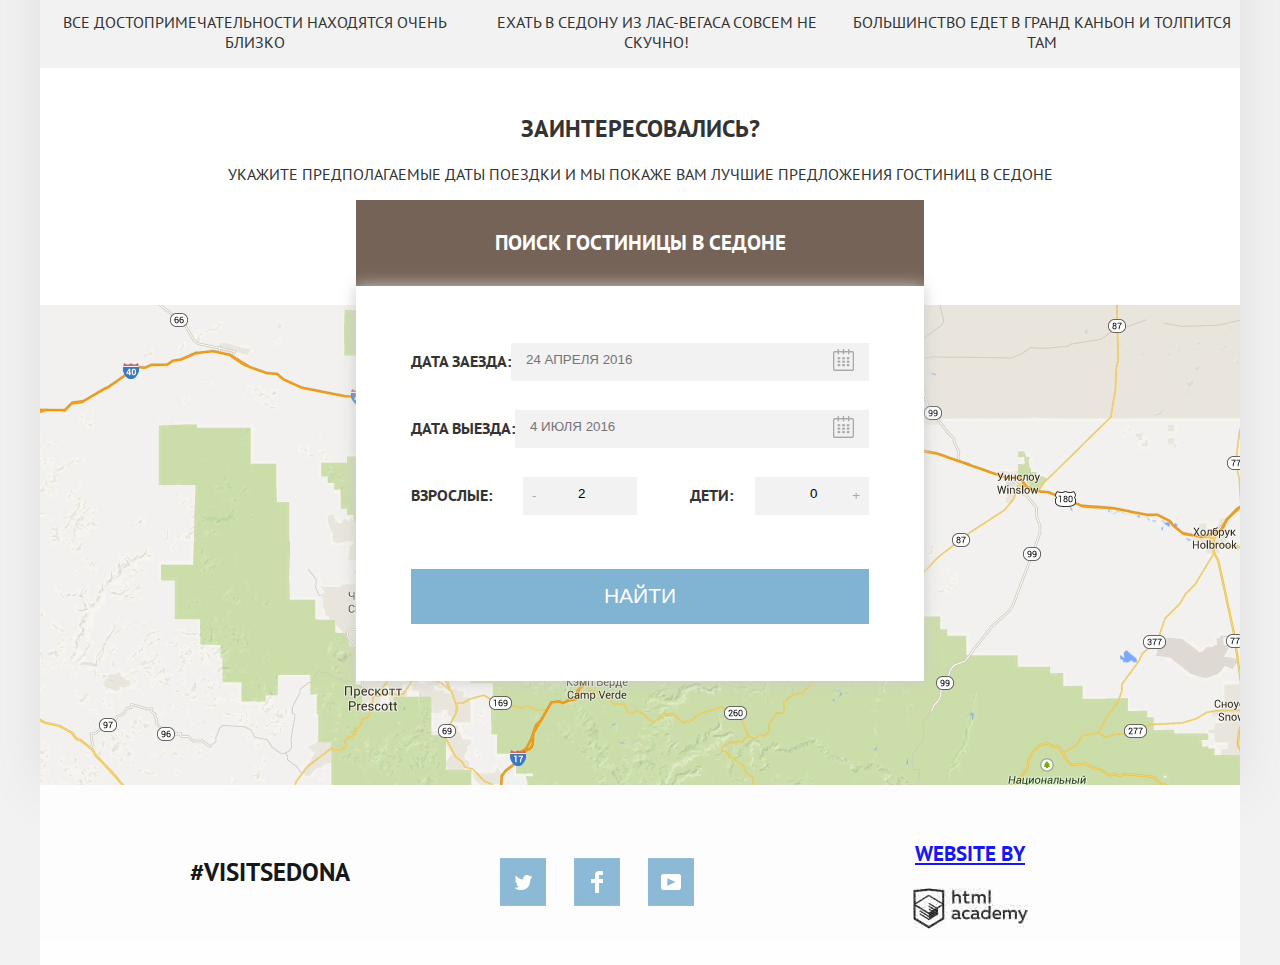
==== commit 71a8b82e: "работа с переходами страниц" ====
--- a/index.html
+++ b/index.html
@@ -12,9 +12,9 @@
             <ul class="navigation-menu">
                <li class="punct"><a class="punct-menu" href="info">информация</a></li>
                <li class="punct"><a class="punct-menu" href="foto">фото и видео</a></li>
-               <li class="punct"><a class="punct-menu" href="..." ><img src="img/Layer%2060.png" width="..." height="..." alt="Логотип Седоны"> </a></li>
+               <li class="punct"><a class="punct-menu" href="index.html"><img src="img/Layer%2060.png" alt="Логотип Седоны"> </a></li>
                <li class="punct"><a class="punct-menu" href="state map">карта штата</a></li>
-               <li class="punct"><a class="punct-menu" href="hotels">гостиницы</a></li>
+               <li class="punct"><a href="hotels.html" class="punct-menu">гостиницы</a></li>
             </ul>
         </nav>
     </header>
--- a/css/style.css
+++ b/css/style.css
@@ -21,12 +21,21 @@
 
 /*главная страница*/
 
+.navigation{
+    display: block;
+    background-color: #fff;
+    width: 1200px;
+    font-size: 30px;
+    margin-left: auto;
+    margin-right: auto;
+}
+
 .punct-menu {
     display: block;
     margin: 70px;
     text-decoration: none;
     color: #333;
-    margin-top: 10px;
+    margin-top: 50px;
 }
 
 .punct-menu: hover{
@@ -53,7 +62,6 @@
     position: 50%;
     margin-left: -155px;
 }
-
 
 .welcome{
     display: block;
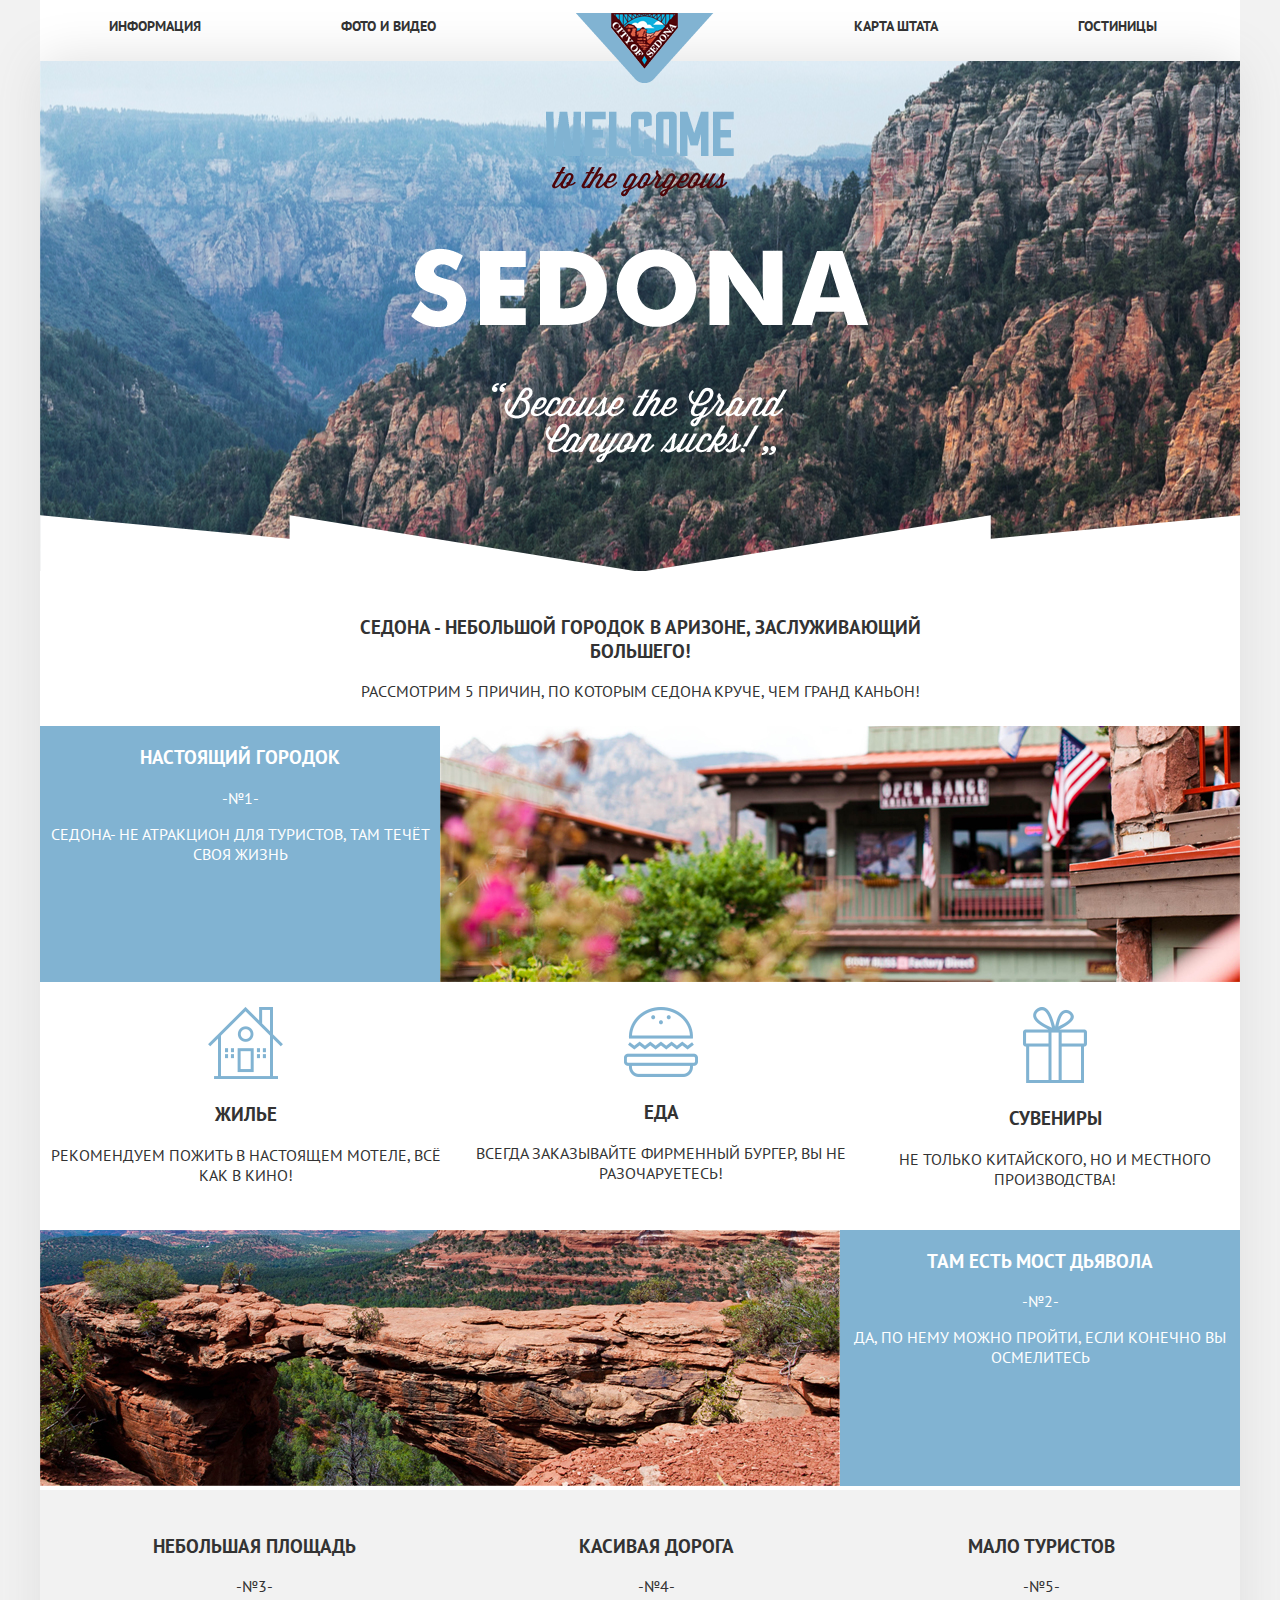
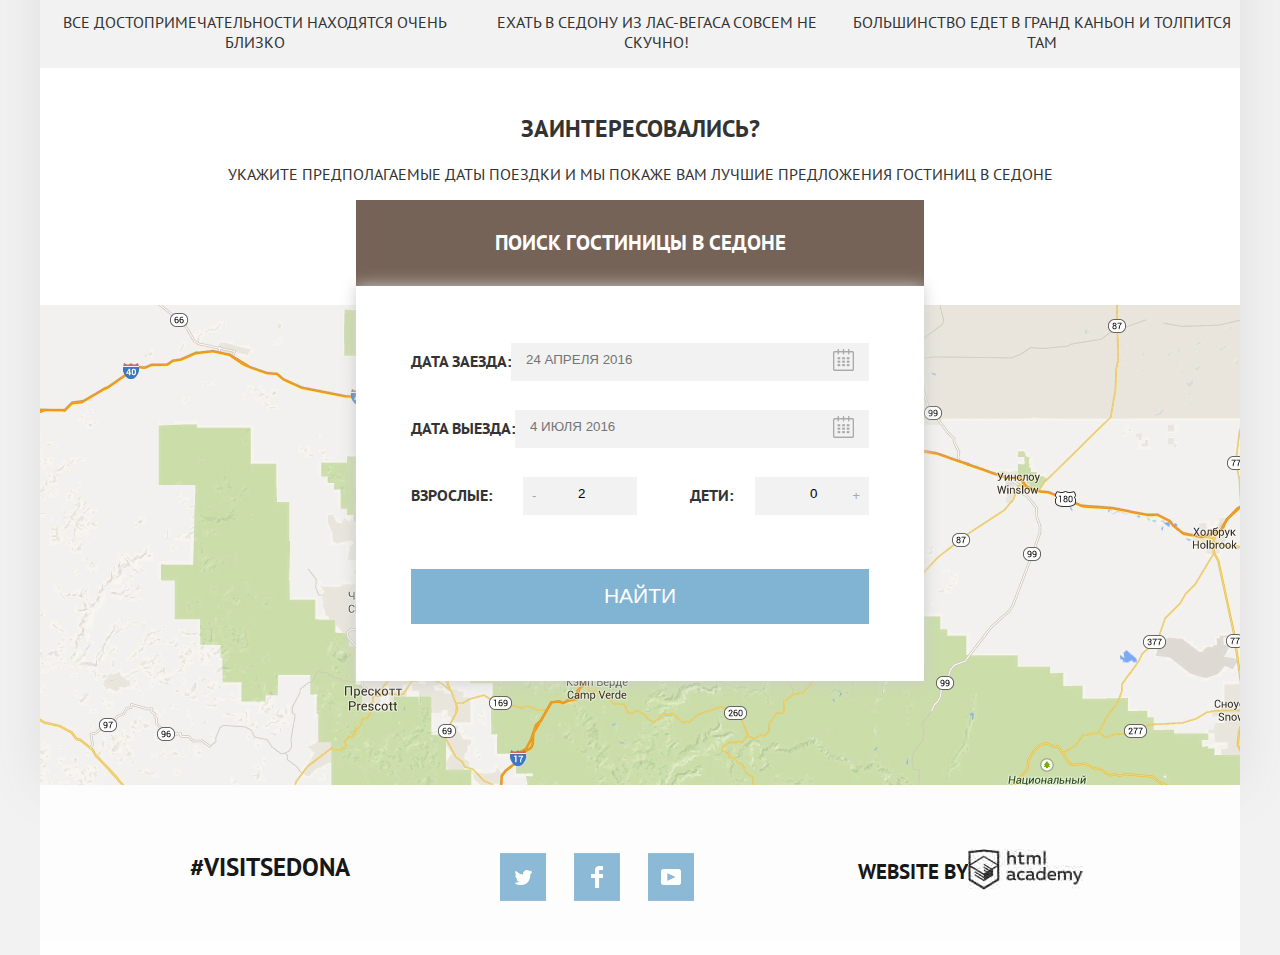
==== commit d3db723c: "корректировка футера" ====
--- a/index.html
+++ b/index.html
@@ -151,9 +151,9 @@
                 <a class="social" href="..."><span class="face"><img src="img/fb-icon.jpg">Фейсбук</span></a>
                 <a class="social" href="..."><span class="insta"><img src="img/youtube.jpg"> Инстаграм</span></a>
             </div>
-        <div class="WEBSITE-by">
+         <div class="WEBSITE-by">
+            <span>WEBSITE by</span>
             <a class="button" href="https://htmlacademy.ru">
-            <p class="text">WEBSITE by</p>
             <img src="img/logo_name.jpg" alt="logo">
             </a>
         </div>
--- a/css/style.css
+++ b/css/style.css
@@ -30,26 +30,6 @@
     margin-right: auto;
 }
 
-.punct-menu {
-    display: block;
-    margin: 70px;
-    text-decoration: none;
-    color: #333;
-    margin-top: 50px;
-}
-
-.punct-menu: hover{
-    color: #a8c9df;
-}
-
-.punct-menu: focus{
-    color: #cecece;
-}
-
-.punct-menu: active{
-    color: #f1f1f1;
-}
-
 .navigation-menu {
     font-weight: bold;
     font-size: 14px;
@@ -61,6 +41,26 @@
     margin: -100px;
     position: 50%;
     margin-left: -155px;
+}
+
+.punct-menu {
+    display: block;
+    margin: 70px;
+    text-decoration: none;
+    color: #333;
+    margin-top: 50px;
+}
+
+.navigation-menu a:hover {
+    color: #a8c9df;
+}
+
+.navigation-menu a:active{
+    color: #f1f1f1;
+}
+
+.navigation-menu a:focus{
+    color: #cecece;
 }
 
 .welcome{
@@ -338,22 +338,19 @@
 
 .infrastructure{
     display: block;
-    width: 15%;
+    width: 20%;
     text-align: left;
     text-decoration: none;
     padding-left: 50px;
-    padding-right: 10px;
     padding-top: 27px;
     padding-bottom: 30px;
 }
 
 .accommodation{
     display: block;
-    width: 25%;
+    width: 22%;
     text-align: left;
     text-decoration: none;
-    padding-left: 25px;
-    padding-right: 10px;
     padding-top: 27px;
     padding-bottom: 30px;
 }
@@ -363,18 +360,21 @@
     background-image: url(../img/checkbox-on.png);
     background-repeat: no-repeat;
     text-decoration: none;
-    padding: 20px;
+    padding-right: 30px;
+    padding-bottom: 20px;
 }
 
 .check-off{
     background-image: url(../img/checkbox-off.png);
     background-repeat: no-repeat;
-    padding: 20px;
+    padding-right: 30px;
+    padding-bottom: 20px;
 }
 
 .range {
     display: inline-block;
-    width: 45%;
+    width: 33%;
+    margin-left: 15%;
     padding-top: 26px;
     vertical-align: top;
     box-sizing: border-box;
@@ -486,6 +486,11 @@
   cursor: pointer;
 }
 
+.show:hover{
+    color: #000;
+    background: #fff;
+}
+
 .filter{
   margin-top: 0px;
   display: flex;
@@ -529,7 +534,6 @@
     text-align: left;
     text-decoration: none; 
     padding: -10px;
-    
 }
 
 .amara-img{
